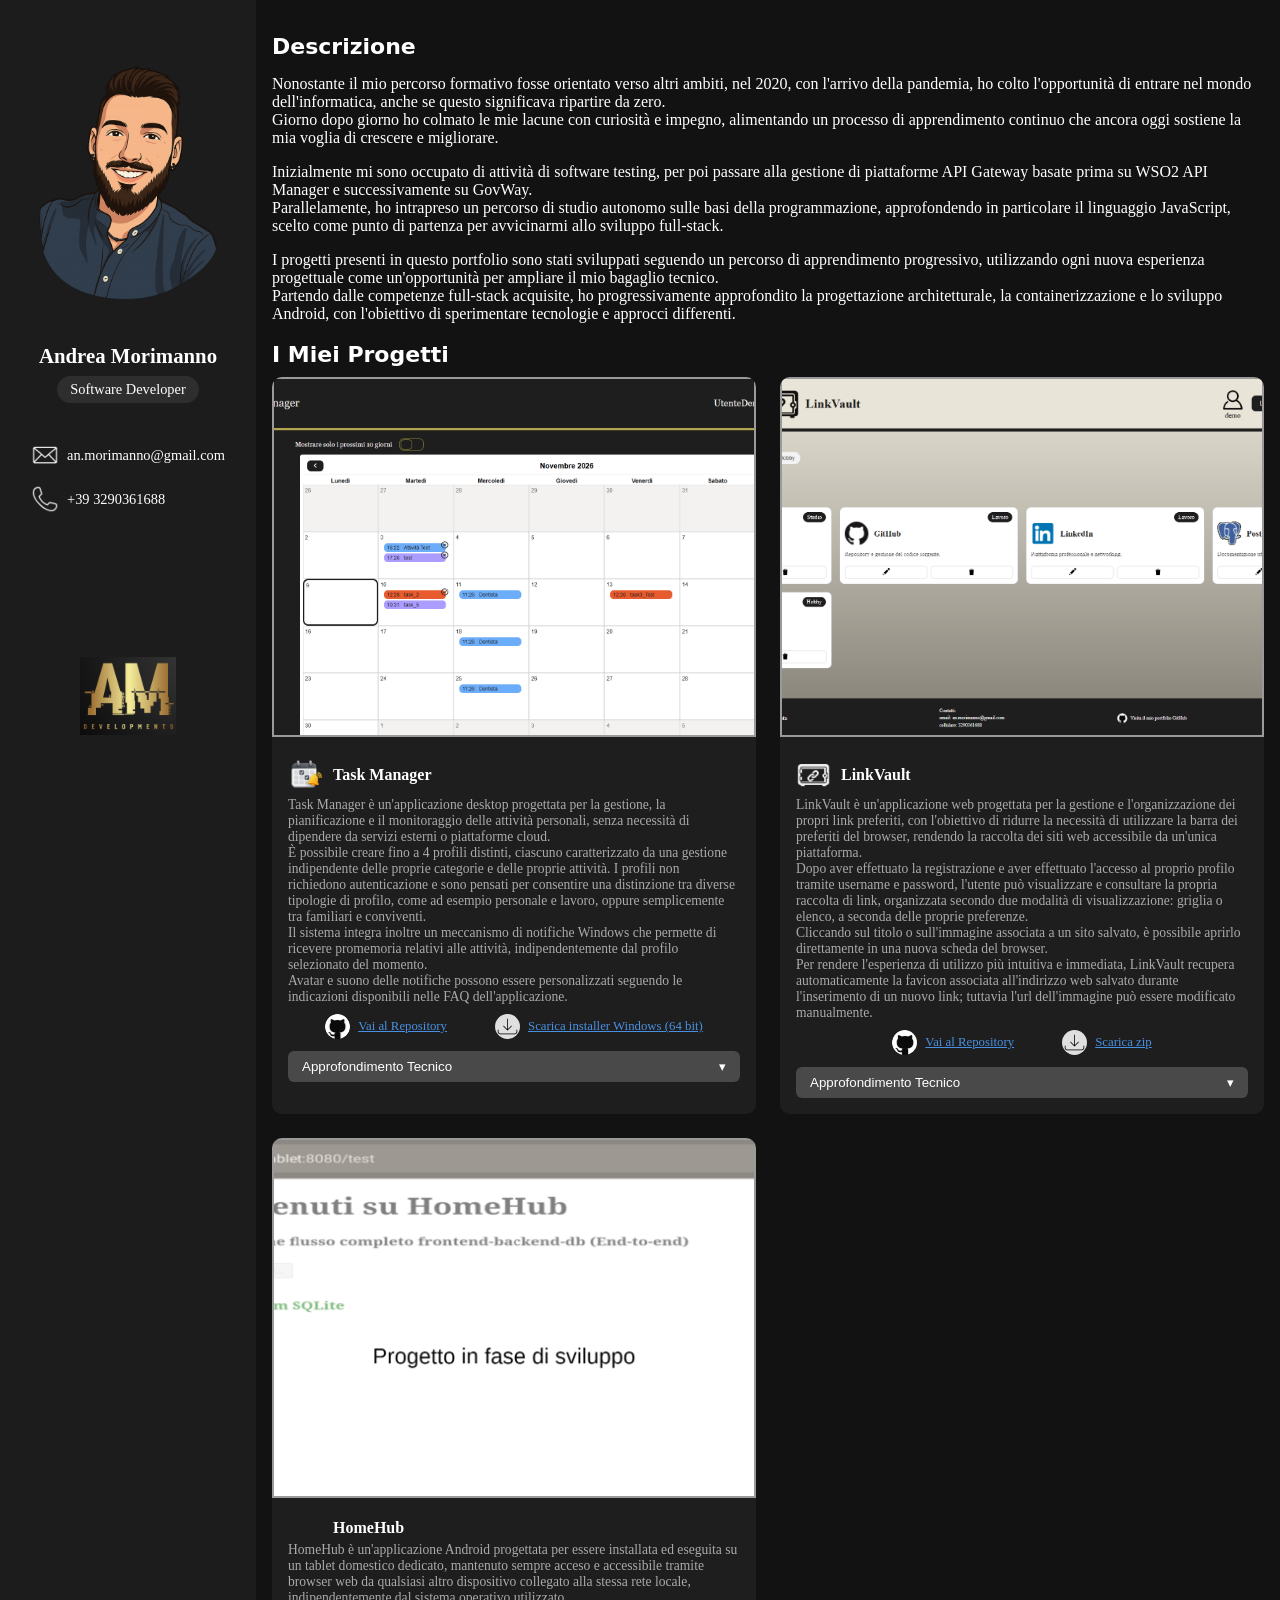
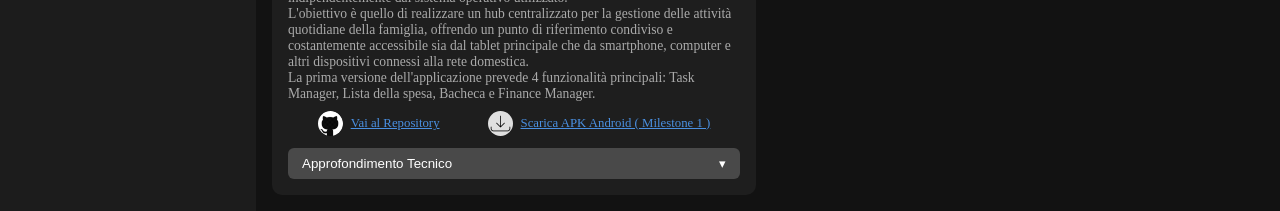
==== index.html @ 5d3c26da "chore: aggiornate descrizioni, schermate e README" ====
<!DOCTYPE html>
<html lang="en">
<head>
  <meta charset="UTF-8">
  <meta name="viewport" content="width=device-width, initial-scale=1.0">
  <title>Portfolio Andrea Morimanno</title>
  <link rel="icon" type="image/png" href="./assets/AMlogo.png">
  <link rel="stylesheet" href="./style.css">

</head>
<body>
    
  <!-- Sidebar -->
  <aside class="sidebar">
    <div class="avatar"><img src="./assets/avatar.png" alt="Avatar"></div>
    
    <div class="profile">
      <div class="name">Andrea Morimanno</div>
      <div class="role">Software Developer</div>

      <div class="contact">
        <div class="contact-item"><img src="./assets/emailIcon.png" class="icon">an.morimanno@gmail.com</div>
        <div class="contact-item"><img src="./assets/telephoneIcon.png" class="icon">+39 3290361688</div>
      </div>

      <div class="logo-item"><img src="./assets/AMlogo.png" alt="logo" class="logo"></div>

    </div>
    
  </aside>

  <!-- Main Content -->
  <main class="main">
    <h2 class="title">Descrizione</h2>
    <div class="description">
      <p>
        Nonostante il mio percorso formativo fosse orientato verso altri ambiti, nel 2020, con l'arrivo della pandemia, ho colto 
        l'opportunità di entrare nel mondo dell'informatica, anche se questo significava ripartire da zero.
        <br>
        Giorno dopo giorno ho colmato le mie lacune con curiosità e impegno, alimentando un processo di apprendimento continuo che 
        ancora oggi sostiene la mia voglia di crescere e migliorare.
      </p>
      <p>
        Inizialmente mi sono occupato di attività di software testing, per poi passare alla gestione di piattaforme API Gateway 
        basate prima su WSO2 API Manager e successivamente su GovWay.
        <br>
        Parallelamente, ho intrapreso un percorso di studio autonomo sulle basi della programmazione, approfondendo in particolare 
        il linguaggio JavaScript, scelto come punto di partenza per avvicinarmi allo sviluppo full-stack.
      <p>
        I progetti presenti in questo portfolio sono stati sviluppati seguendo un percorso di apprendimento progressivo, utilizzando 
        ogni nuova esperienza progettuale come un'opportunità per ampliare il mio bagaglio tecnico. 
        <br>
        Partendo dalle competenze full-stack acquisite, ho progressivamente approfondito la progettazione architetturale, la 
        containerizzazione e lo sviluppo Android, con l'obiettivo di sperimentare tecnologie e approcci differenti.
      </p>
    </div>
    <h2 class="title">I Miei Progetti</h2>
    
    <!-- Griglia Progetti -->
    <div class="grid">

       <!-- Progetto 1 -->
      <div class="card">
        <img src="./progetti/TaskManager/taskManager.png" alt="App 1" class="imgProject">
        <div class="card-content">
          <p class="card-title"><img src="./progetti/TaskManager/logo.png" alt="" class="logoTaskMan">Task Manager</p>
          <p class="card-subtitle">
            Task Manager è un'applicazione desktop progettata per la gestione, la pianificazione e il monitoraggio delle attività 
            personali, senza necessità di dipendere da servizi esterni o piattaforme cloud.
            <br>
            È possibile creare fino a 4 profili distinti, ciascuno caratterizzato da una gestione indipendente delle proprie categorie e 
            delle proprie attività. I profili non richiedono autenticazione e sono pensati per consentire una distinzione tra diverse tipologie di 
            profilo, come ad esempio personale e lavoro, oppure semplicemente tra familiari e conviventi.
            <br>
            Il sistema integra inoltre un meccanismo di notifiche Windows che permette di ricevere promemoria relativi alle attività, 
            indipendentemente dal profilo selezionato del momento. 
            <br>
            Avatar e suono delle notifiche possono essere personalizzati seguendo le indicazioni disponibili nelle FAQ dell'applicazione.
          </p>
          <div class="item">
            <div class="itemLink">
              <img src="./assets/gitHubIcon.png" class="gitIcon"><a href="https://github.com/morix92/Tasks-Manager">Vai al Repository</a>
            </div>
            <div class="itemLink">
              <img src="./assets/download.png" class="gitIcon"><a href="progetti/TaskManager/TaskManager_2.0.0_x64-setup.exe" download>Scarica installer Windows (64 bit)</a>
            </div>
          </div>

          <!-- Bottone Approfondimento -->
          <button class="toggle-btn" onclick="toggleDetails(this)">
            <span>Approfondimento Tecnico</span>
            <span class="arrow">&#9662;</span>
          </button>

          <div class="card-details">
            <p class="card-title">Focus del progetto</p>
            <p class="card-subtitle">
              Applicazione desktop: cura nell'interfaccia utente, distribuzione locale e portabilità dei dati
            </p>
            <p class="card-title">Descrizione e scelte progettuali</p>
            <p class="card-subtitle">
              Il progetto è stato sviluppato con l'obiettivo di realizzare un'applicazione desktop installabile ed eseguibile localmente, 
              approfondendo lo sviluppo full-stack nell'ecosistema JavaScript/TypeScript e l'integrazione tra tecnologie web e 
              funzionalità native del sistema operativo.
            <br>
              L'applicazione combina un'interfaccia utente moderna e accattivante realizzata con Angular, un backend basato su Node.js 
              ed Express, organizzato attraverso una struttura modulare e dedicato alla gestione della logica applicativa e delle API, 
              e un database relazionale embedded per la persistenza dei dati. 
            <br>
              La scelta di SQLite è motivata dalla sua leggerezza e portabilità: non richiedendo un server database separato, consente 
              di gestire i dati direttamente in locale, semplificando la distribuzione e l'esecuzione dell'applicazione.
            <br>
              Grazie a Tauri, l'applicazione viene distribuita come software desktop e integra alcune funzionalità native previste, 
              come le notifiche di Windows.
            </p>

            <p class="card-title">Tecnologie utilizzate</p>
            <ul class="card-subtitle">
              <li>HTML: struttura dei contenuti dell'interfaccia utente;</li>
              <li>CSS: styling e design responsive;</li>
              <li>JavaScript / TypeScript: sviluppo frontend e backend;</li>
              <li>Angular 21: framework per la realizzazione di Single Page Application (SPA);</li>
              <li>Node.js + Express: implementazione delle API REST e gestione della logica applicativa lato server;</li>
              <li>SQLite: database relazionale embedded per la persistenza locale dei dati;</li>
              <li>Tauri: distribuzione dell'applicazione e gestione notifiche.</li>   
            </ul>
          </div>
        </div>
      </div>

      <!-- Progetto 2 -->
      <div class="card">
        <img src="./progetti/LinkVault/LinkVault.png" alt="App 2" class="imgProject">
        <div class="card-content">
          <p class="card-title"><img src="./progetti/LinkVault/logo.png" alt="" class="logoLinkVault">LinkVault</p>
          <p class="card-subtitle">
            LinkVault è un'applicazione web progettata per la gestione e l'organizzazione dei propri link preferiti, con l'obiettivo 
            di ridurre la necessità di utilizzare la barra dei preferiti del browser, rendendo la raccolta dei siti web accessibile
            da un'unica piattaforma.
            <br>
            Dopo aver effettuato la registrazione e aver effettuato l'accesso al proprio profilo tramite username e password, l'utente 
            può visualizzare e consultare la propria raccolta di link, organizzata secondo due modalità di visualizzazione: griglia o 
            elenco, a seconda delle proprie preferenze. 
            <br>
            Cliccando sul titolo o sull'immagine associata a un sito salvato, è 
            possibile aprirlo direttamente in una nuova scheda del browser.
            <br>
            Per rendere l'esperienza di utilizzo più intuitiva e immediata, LinkVault recupera automaticamente la favicon associata 
            all'indirizzo web salvato durante l'inserimento di un nuovo link; tuttavia l'url dell'immagine può essere modificato manualmente.
          </p>
          <div class="item">
            <div class="itemLink">
              <img src="./assets/gitHubIcon.png" class="gitIcon"><a href="https://github.com/morix92/LinkVault">Vai al Repository</a>
            </div>
            <div class="itemLink">
              <img src="./assets/download.png" class="gitIcon"><a href="progetti/" download>Scarica zip</a>
            </div>
          </div>

          <!-- Bottone Approfondimento -->
          <button class="toggle-btn" onclick="toggleDetails(this)">
            <span>Approfondimento Tecnico</span>
            <span class="arrow">&#9662;</span>
          </button>

          <div class="card-details">
            <p class="card-title">Focus del progetto</p>
            <p class="card-subtitle">
            Applicazione web: progettazione dell'architettura software e containerizzazione dell'ambiente applicativo
            </p>

            <p class="card-title">Descrizione e scelte progettuali</p>
            <p class="card-subtitle">
            Il progetto è stato sviluppato con particolare attenzione alla progettazione architetturale e alla configurazione degli 
            ambienti applicativi, con l'obiettivo di rendere l'intero ambiente di esecuzione facilmente riproducibile.
            <br>
            L'applicazione combina un'interfaccia utente minimale realizzata con Angular, un backend basato 
            su Node.js ed Express, organizzato attraverso una struttura modulare e dedicato alla gestione della logica applicativa 
            e delle API, e un database relazionale PostgreSQL per la persistenza dei dati.
            <br>
            Frontend, backend e database vengono eseguiti come servizi distinti e orchestrati tramite Docker Compose. L'intero ambiente 
            applicativo può essere avviato tramite un launcher dedicato, che esegue automaticamente la build e l'avvio dello stack 
            containerizzato, consentendo l'esecuzione del progetto senza installazioni manuali di Node.js, Angular CLI o PostgreSQL 
            sul sistema ospite.
            <br>
            Questo approccio rende l'ambiente facilmente replicabile e coerente tra macchine differenti.
            </p>

            <p class="card-title">Tecnologie utilizzate</p>
            <ul class="card-subtitle">
              <li>HTML: struttura dei contenuti dell'interfaccia utente;</li>
              <li>CSS: styling e design responsive;</li>
              <li>JavaScript / TypeScript: sviluppo frontend e backend;</li>
              <li>Angular 21: framework per la realizzazione di Single Page Application (SPA);</li>
              <li>Node.js + Express: implementazione delle API REST e gestione della logica applicativa lato server;</li>
              <li>bcrypt: protezione delle credenziali utente;</li>
              <li>PostgreSQL: database relazionale per la persistenza dei dati;</li>
              <li>Docker: containerizzazione dei componenti applicativi;</li>
              <li>Docker Compose: orchestrazione e configurazione dell'ambiente multi-container;</li>
              <li>Nginx: distribuzione degli artefatti compilati del frontend Angular.</li>         
            </ul>
          </div>

        </div>
      </div>

      <!-- Progetto 3 -->
      <div class="card">
        <img src="./progetti/HomeHub/HomeHub.png" alt="App 3" class="imgProject">
        <div class="card-content">
          <p class="card-title"><img src="" alt="" class="logoTaskMan">HomeHub</p>
          <p class="card-subtitle">
            HomeHub è un'applicazione Android progettata per essere installata ed eseguita su un tablet domestico dedicato, mantenuto 
            sempre acceso e accessibile tramite browser web da qualsiasi altro dispositivo collegato alla stessa rete locale, 
            indipendentemente dal sistema operativo utilizzato.
            <br>
            L'obiettivo è quello di realizzare un hub centralizzato per la gestione delle attività quotidiane della famiglia, offrendo 
            un punto di riferimento condiviso e costantemente accessibile sia dal tablet principale che da smartphone, computer e altri 
            dispositivi connessi alla rete domestica.
            <br>
            La prima versione dell'applicazione prevede 4 funzionalità principali: Task Manager, Lista della spesa, Bacheca e Finance 
            Manager.
          </p>
          <div class="item">
            <div class="itemLink">
              <img src="./assets/gitHubIcon.png" class="gitIcon"><a href="https://github.com/morix92/HomeHub">Vai al Repository</a>
            </div>
            <div class="itemLink">
              <img src="./assets/download.png" class="gitIcon"><a href="progetti/HomeHub/HomeHub_Milestone1.apk" download>Scarica APK Android ( Milestone 1 )</a>
            </div>
          </div>

          <!-- Bottone Approfondimento -->
          <button class="toggle-btn" onclick="toggleDetails(this)">
            <span>Approfondimento Tecnico</span>
            <span class="arrow">&#9662;</span>
          </button>

          <div class="card-details">
            <p class="card-title">Focus del progetto</p>
            <p class="card-subtitle">
              Applicazione Android: Sviluppo Android e architettura client-server in rete locale
            </p>

            <p class="card-title">Descrizione e scelte progettuali</p>
            <p class="card-subtitle">
            Il progetto è stato sviluppato con l'obiettivo di approfondire competenze nello sviluppo Android e nella progettazione 
            di architetture client-server, integrando tecnologie web e componenti nativi. 
            <br>
            L'applicazione è progettata per eseguire frontend, backend e database direttamente su un dispositivo Android, che svolge 
            contemporaneamente il ruolo di client e server. Grazie a un server HTTP embedded, il dispositivo può esporre l'interfaccia 
            web e le API attraverso la rete locale, consentendo ad altri dispositivi connessi alla stessa rete di accedere 
            all'applicazione tramite browser, senza richiedere server dedicati o infrastrutture cloud.
            <br>
            Il frontend è realizzato con Angular, mentre il backend è sviluppato in Kotlin e utilizza NanoHTTPD per gestire le richieste 
            HTTP e le API REST. Per la persistenza dei dati è stato scelto SQLite, un database relazionale embedded che consente di 
            archiviare le informazioni direttamente sul dispositivo. 
            <br>
            Questa architettura permette di concentrare l'intero stack 
            applicativo su un unico dispositivo, integrando sviluppo Android, tecnologie web, gestione delle API e accesso ai servizi 
            tramite rete locale.
            <br>
            L'applicazione viene distribuita sotto forma di pacchetto APK, da installare su un dispositivo Android; l'accesso da altri 
            dispositivi, invece, avviene tramite browser, attraverso la rete locale, utilizzando l'indirizzo IP del dispositivo host o un 
            hostname configurato nella rete domestica
            </p>

            <p class="card-title">Tecnologie utilizzate</p>
            <ul class="card-subtitle">
              <li>HTML: struttura dei contenuti dell'interfaccia utente;</li>
              <li>CSS: styling e design responsive;</li>
              <li>JavaScript / TypeScript: sviluppo frontend e backend;</li>
              <li>Angular 21: framework per la realizzazione di Single Page Application (SPA);</li>
              <li>Kotlin: linguaggio di sviluppo per applicazioni Android native;</li>
              <li>NanoHTTPD: server HTTP embedded per la distribuzione degli asset frontend e la gestione delle API REST direttamente sul dispositivo Android.</li>
              <li>SQLite: database relazionale embedded per la persistenza locale dei dati.</li>
            </ul>
          </div>

        </div>
      </div>


    </div>
  </main>


<script>
  function toggleDetails(button) {
    const details = button.nextElementSibling;
    const arrow = button.querySelector(".arrow");
    const card = button.closest(".card");
    const isOpening = !details.classList.contains("open");

    details.classList.toggle("open");
    arrow.classList.toggle("rotate");

    if (isOpening) {
      setTimeout(() => {
        const cardBottom = card.getBoundingClientRect().bottom;
        const viewportHeight = window.innerHeight;

        if (cardBottom > viewportHeight) {
          card.scrollIntoView({
            behavior: "smooth",
            block: "end"
          });
        }
      }, 300); // tempo sincronizzato con animazione CSS
    }
  }
</script>

</body>
</html>
---- style.css ----
body {
  margin: 0;
  background-color: #121212;
  color: #fff;
  display: flex;
  min-height: 100vh;
}

.sidebar {
  width: 15%;
  background-color: #1c1c1c;
  padding: 2rem;
  display: flex;
  flex-direction: column;
}

.profile {
  display: flex;
  flex-direction: column;
  align-items: center;
}

.avatar {
  height: auto;
  border-radius: 30%;
  background-color: transparent;
  text-align: center;
  margin-top: 10%;
  margin-bottom: 10%;
}

.avatar img {
  width: 180px;
  object-fit:cover;
  border-radius: 30%;
}

.logo{
  width: 100%;
  height: 100%;
  object-fit:cover;
}

.icon {
  width: 28px;
  height: 28px;
  filter: invert(1); /* Inverte il colore delle linee di un'immagine png --> da nero a bianco */
  object-fit:cover;
}

.gitIcon {
  width: 25px;
  height: 25px;
  filter: invert(1); /* Inverte il colore delle linee di un'immagine png --> da nero a bianco */
  object-fit:cover;
  margin-right: 8px;
  border-radius: 50%;
}

.name {
  font-size: 1.3rem;
  font-weight: bold;
  margin-bottom: 0.5rem;
  text-align: center;
}

.role {
  background-color: #2e2e2e;
  padding: 0.3rem 0.8rem;
  border-radius: 20px;
  font-size: 0.9rem;
  margin-bottom: 20%;
}

.contact {
  display: flex;
  flex-direction: column;
}

.contact-item {
  margin-bottom: 1rem;
  display: flex;
  align-items: center;
  gap: 0.5rem;
  font-size: 0.9rem;
}

.logo-item {
  width: 50%;
  margin-top: 8rem;
}

.item {
  margin-top: 2%;
  display: flex;
  align-items: center;
  justify-content: center;
  gap: 3rem;
  font-size: 0.8rem;
}

.main {
  flex: 1;
  padding: 1rem;
}

.description {
  font-size: 16px;
  margin-top: 0px;
}

.description p {
    margin-bottom: 1rem;
}

.title {
  font-family: system-ui, -apple-system, BlinkMacSystemFont, 'Segoe UI', Roboto, Oxygen, Ubuntu, Cantarell, 'Open Sans', 'Helvetica Neue', sans-serif;
  font-size: 22px;
  margin-bottom: 10px;
}

.grid {
  display: grid;
  grid-template-columns: 1fr 1fr; /* sempre 2 colonne */
  gap: 1.5rem;
}

.card {
  background-color: #1e1e1e;
  border-radius: 10px;
  overflow: hidden;
  display: flex;
  flex-direction: column;
}

.imgProject{
  width: 100%;
  height: 360px;
  object-fit: cover;
  object-position: center top;
  border: 2px solid rgb(154, 154, 154);
  box-sizing: border-box;
}

.logoTaskMan {
  width: 35px;
  height: auto;
  object-fit: contain;
}

.logoLinkVault {
  width: 35px;
  height: auto;
  object-fit: contain;
  filter: invert(1);
}

.itemLink {
  display: flex;
  align-items: center;
}

.card-content {
  padding: 1rem;
}

.card-title {
  display: flex;
  align-items: center;
  gap: 10px;
  font-weight: bold;
  margin-top: 0.3rem;
  margin-bottom: 0.3rem;
}

.card-subtitle {
  font-size: 0.85rem;
  margin: 0rem;
  color: #aaa;
}

li {
  font-size: 0.85rem;
  margin: 0rem;
  color: #aaa;
}

a {
  color: #4A90E2;
}

a:hover {
  text-decoration: underline;
}

.card-details {
  max-height: 0;
  overflow: hidden;
  transition: max-height 0.4s ease, padding 0.3s ease;
  background-color: #1e1e1e;
  border-radius: 6px;
  margin-top: 0;
  padding: 0 10px;
}

.card-details.open {
  max-height: 1200px;
}

.toggle-btn {
  margin-top: 12px;
  padding: 8px 14px;
  border: none;
  border-radius: 6px;
  cursor: pointer;
  background-color: #494949;
  color: white;
  display: flex;
  align-items: center;
  justify-content: space-between;
  width: 100%;
  font-weight: 500;
  transition: background-color 0.3s ease;
}

.toggle-btn:hover {
  background-color: #7f7f7f;
}

.arrow {
  transition: transform 0.3s ease;
}

.arrow.rotate {
  transform: rotate(180deg);
}

.disabled {
    pointer-events: none;
    opacity: 0.5;
    cursor: not-allowed;
}

@media (max-width: 1024px) {

  body {
    flex-direction: column;
  }

  .sidebar {
    width: auto;
    height: 200px;
    padding: 1rem;
    display: flex;
    flex-direction: row;
    align-items: center;
    gap: 1.5rem;
  }

  .profile {
    display: flex;
    align-items: center;
    gap: 0.3rem 1.5rem;
  }

  .avatar {
    margin-left: 50px;
    margin-right: 200px;
  }

  .avatar img {
    width: 150px;
  }

  .name {
    font-size: 1.3rem;
    margin: 0;
  }

  .role {
    font-size: 1rem;
    padding: 6px 10px;
    margin-bottom: 25px;
  }

  .contact-item {
    margin-bottom: 0;
    font-size: 0.9rem;
  }

  .icon {
    width: 25px;
    height: 25px;
  }

  .logo-item {
    display: none;
  }

  .description {
    font-size: 14px;
  }

  .description p {
      margin-bottom: 0.9rem;
  }

  .grid {
    grid-template-columns: 1fr;
  }
}

@media (max-width: 768px) {
   
  .contact-item {
    font-size: 0.7rem;
  }

  .icon {
    width: 20px;
    height: 20px;
  }

  .avatar {  
    margin-left: 50px;
    margin-right: 90px;
  }

  .name {
    font-size: 1.1rem;
  }

  .role {
    font-size: 0.9rem;
    margin-bottom: 18px;
  }

  .avatar img {
    width: 125px;
  }

  .sidebar {
    height: 150px;
  }

  .description {
    font-size: 12px;
  }

  .description p {
      margin-bottom: 0.75rem;
  }

}

@media (max-width: 576px) {

  .contact-item {
    font-size: 0.7rem;
  }

  .icon {
    width: 20px;
    height: 20px;
  }

  .avatar {  
    margin-left: 15px;
    margin-right: 25px;
  }
  
  .avatar img {
    width: 100px;
  }

  .name {
    font-size: 0.9rem;
  }

  .role {
    font-size: 0.7rem;
    margin-bottom: 12px;
  }

  .sidebar {
    height: 120px;
  }

  .description {
    font-size: 12px;
  }

  .description p {
      margin-bottom: 0.65rem;
  }


}
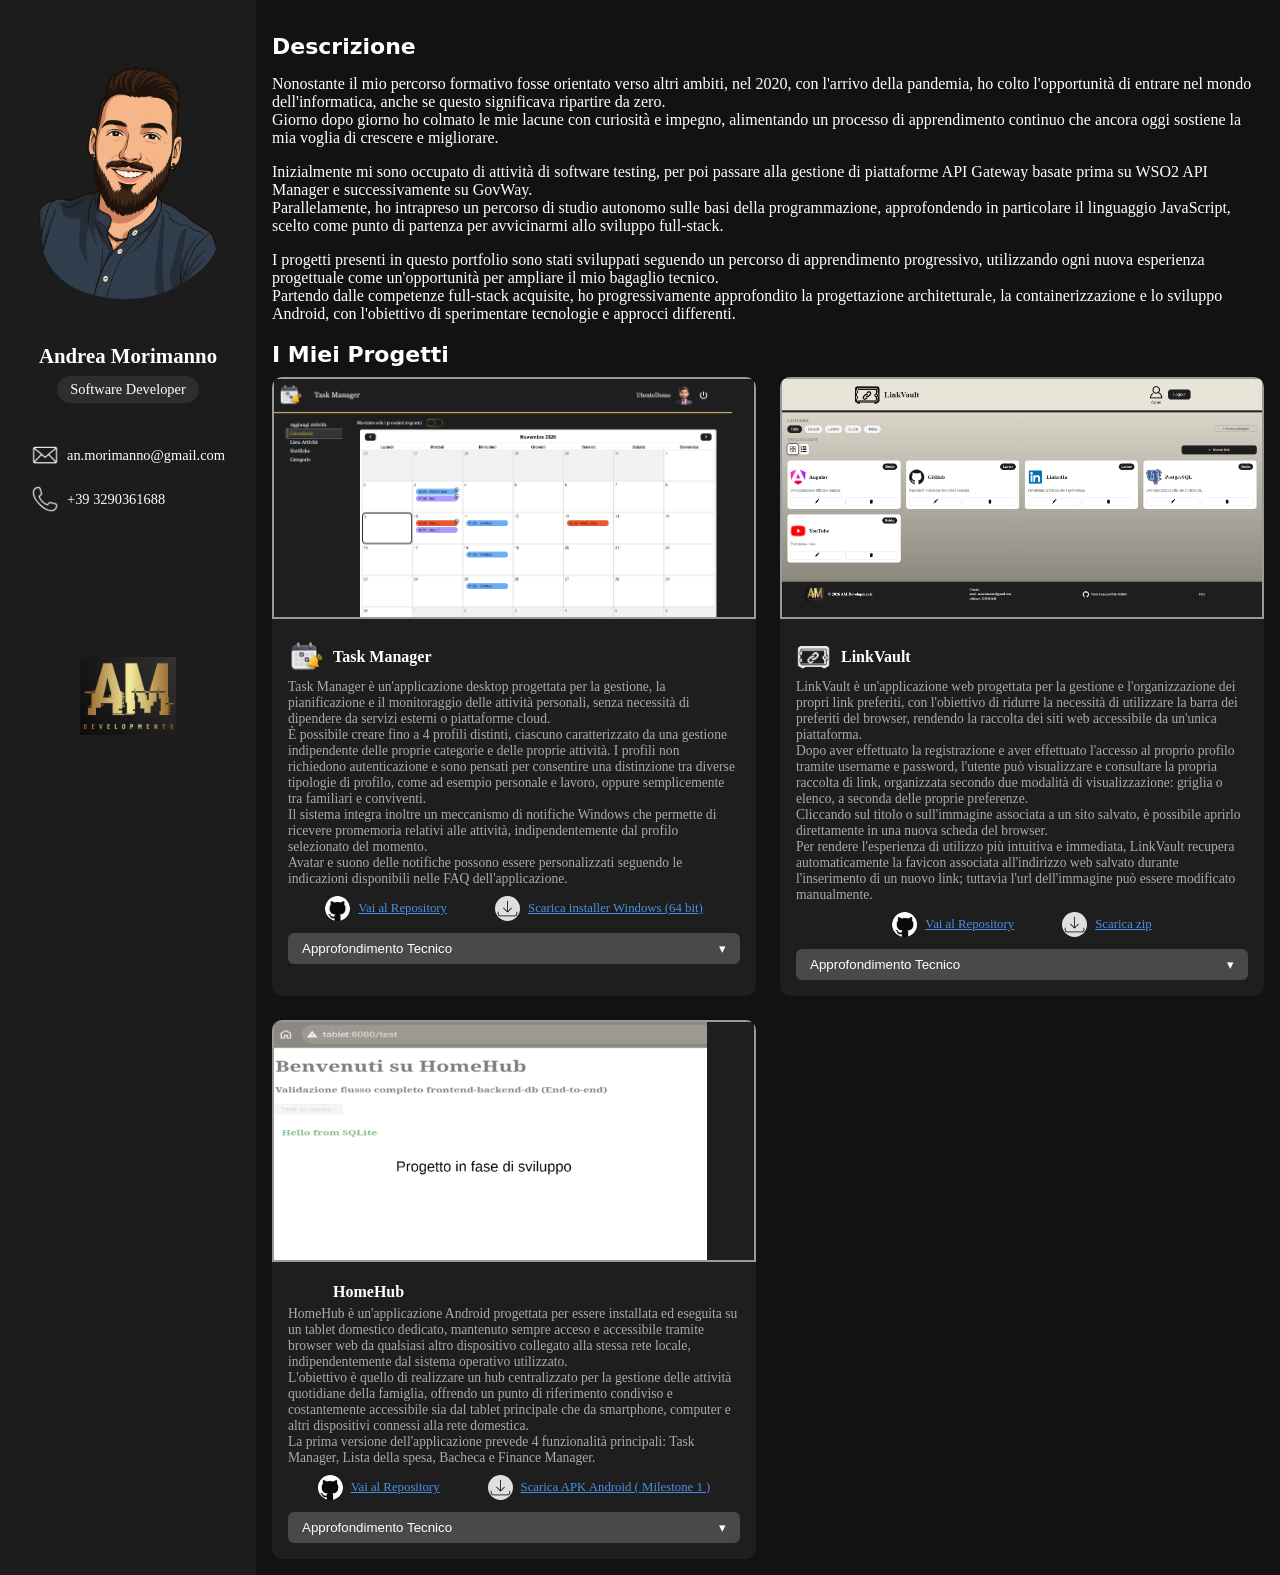
==== commit 525569d0: "chore: aggiornato puntamento al file zip" ====
--- a/index.html
+++ b/index.html
@@ -46,6 +46,7 @@
         <br>
         Parallelamente, ho intrapreso un percorso di studio autonomo sulle basi della programmazione, approfondendo in particolare 
         il linguaggio JavaScript, scelto come punto di partenza per avvicinarmi allo sviluppo full-stack.
+      </p>
       <p>
         I progetti presenti in questo portfolio sono stati sviluppati seguendo un percorso di apprendimento progressivo, utilizzando 
         ogni nuova esperienza progettuale come un'opportunità per ampliare il mio bagaglio tecnico. 
@@ -153,7 +154,7 @@
               <img src="./assets/gitHubIcon.png" class="gitIcon"><a href="https://github.com/morix92/LinkVault">Vai al Repository</a>
             </div>
             <div class="itemLink">
-              <img src="./assets/download.png" class="gitIcon"><a href="progetti/" download>Scarica zip</a>
+              <img src="./assets/download.png" class="gitIcon"><a href="progetti/LinkVault/LinkVault_v1.0.0.zip">Scarica zip</a>
             </div>
           </div>
 
--- a/style.css
+++ b/style.css
@@ -133,11 +133,12 @@
   flex-direction: column;
 }
 
-.imgProject{
+.imgProject {
   width: 100%;
-  height: 360px;
-  object-fit: cover;
-  object-position: center top;
+  aspect-ratio: 2 / 1;
+  height: auto;
+  object-fit: contain;
+  object-position: left top;
   border: 2px solid rgb(154, 154, 154);
   box-sizing: border-box;
 }
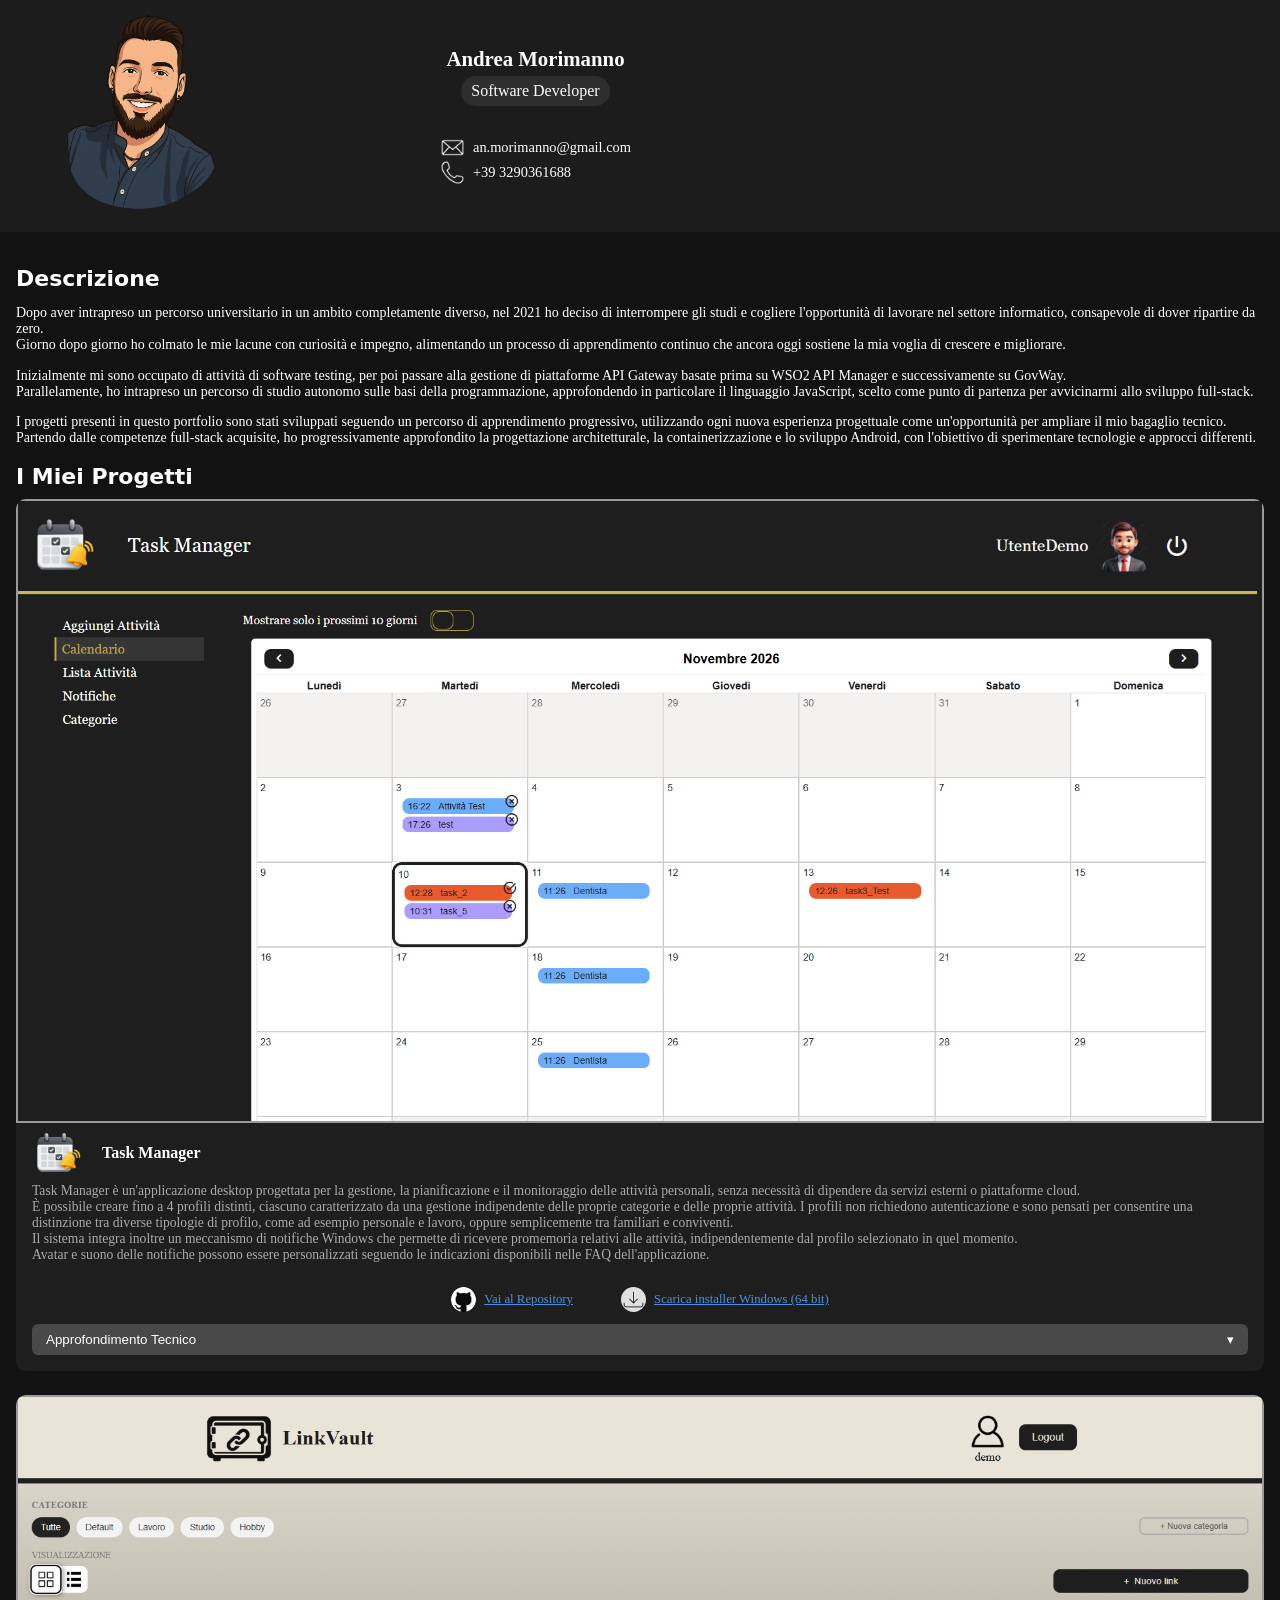
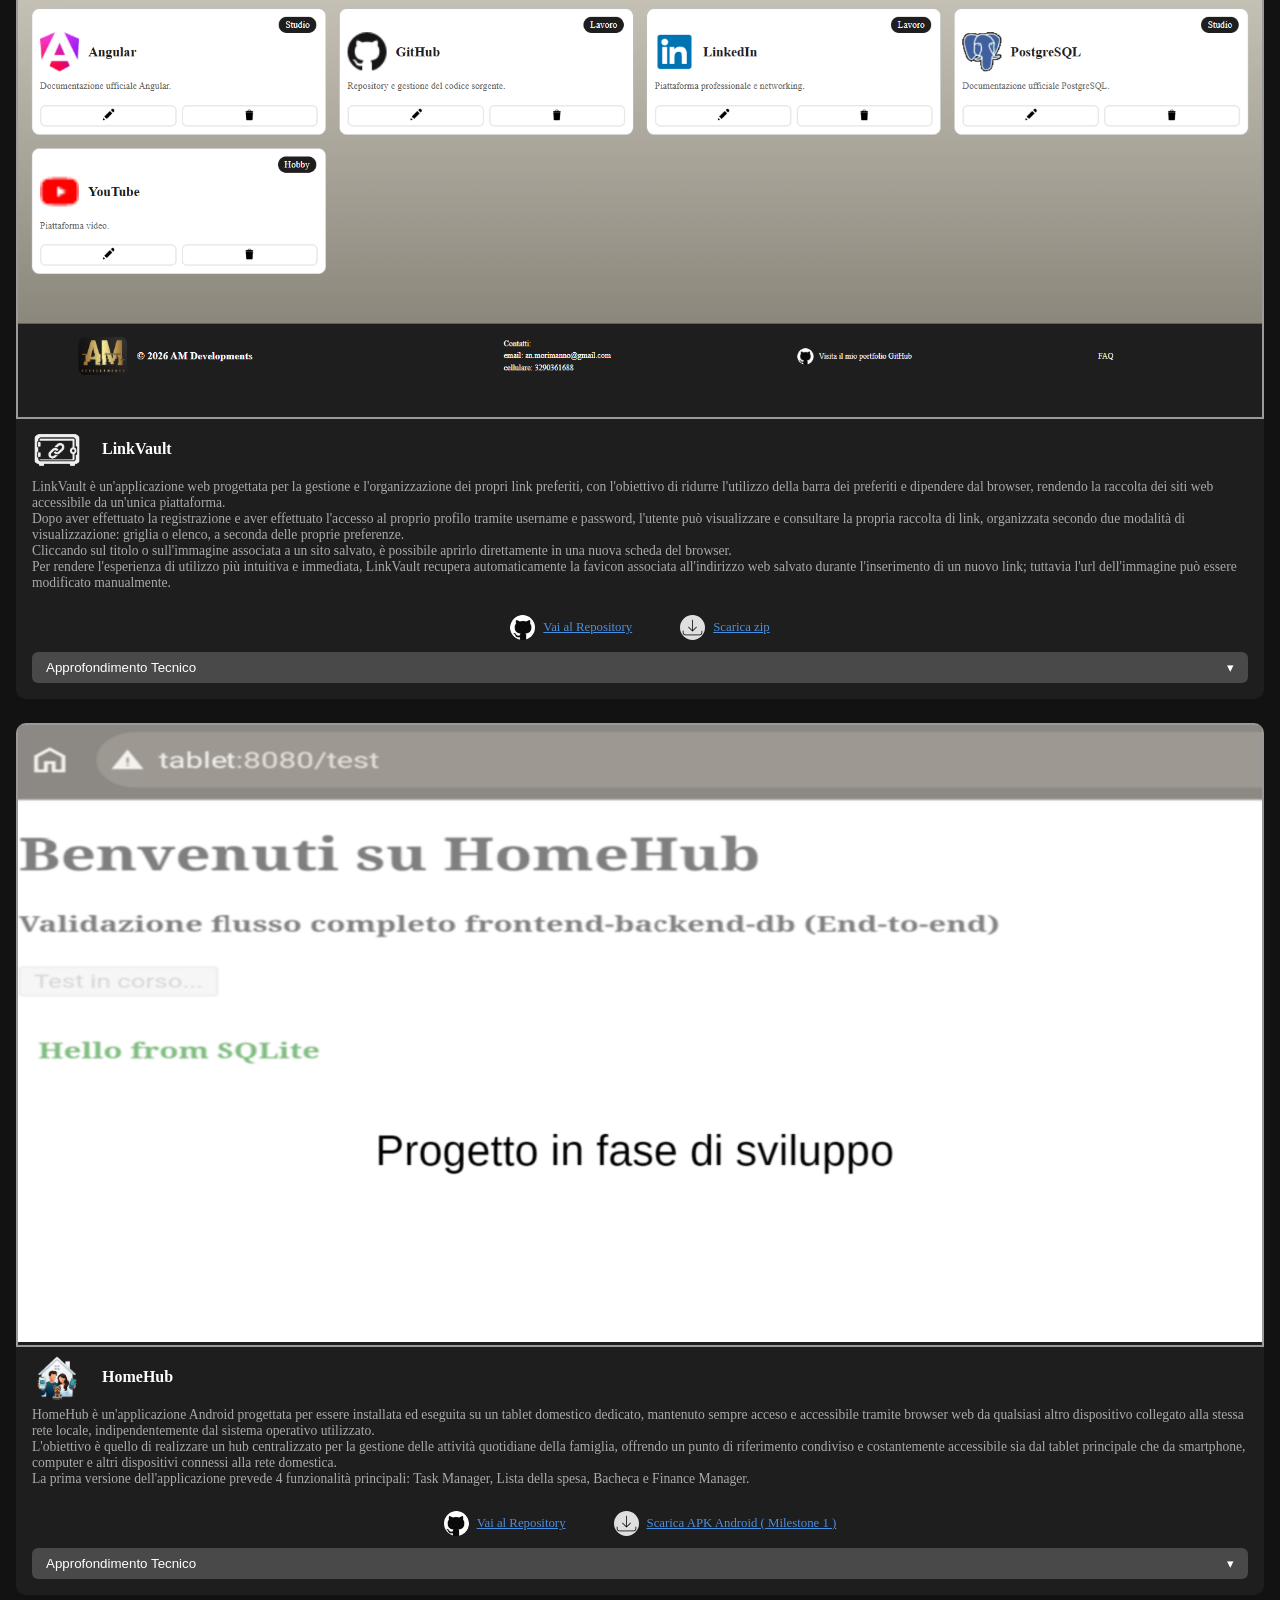
==== commit 08943f8e: "chore: aggiornamento immagini e descrizioni" ====
--- a/index.html
+++ b/index.html
@@ -34,11 +34,11 @@
     <h2 class="title">Descrizione</h2>
     <div class="description">
       <p>
-        Nonostante il mio percorso formativo fosse orientato verso altri ambiti, nel 2020, con l'arrivo della pandemia, ho colto 
-        l'opportunità di entrare nel mondo dell'informatica, anche se questo significava ripartire da zero.
+        Dopo aver intrapreso un percorso universitario in un ambito completamente diverso, nel 2021 ho deciso di interrompere gli studi e cogliere 
+        l'opportunità di lavorare nel settore informatico, consapevole di dover ripartire da zero.
         <br>
-        Giorno dopo giorno ho colmato le mie lacune con curiosità e impegno, alimentando un processo di apprendimento continuo che 
-        ancora oggi sostiene la mia voglia di crescere e migliorare.
+        Giorno dopo giorno ho colmato le mie lacune con curiosità e impegno, alimentando un processo di apprendimento continuo che ancora oggi sostiene 
+        la mia voglia di crescere e migliorare.
       </p>
       <p>
         Inizialmente mi sono occupato di attività di software testing, per poi passare alla gestione di piattaforme API Gateway 
@@ -74,7 +74,7 @@
             profilo, come ad esempio personale e lavoro, oppure semplicemente tra familiari e conviventi.
             <br>
             Il sistema integra inoltre un meccanismo di notifiche Windows che permette di ricevere promemoria relativi alle attività, 
-            indipendentemente dal profilo selezionato del momento. 
+            indipendentemente dal profilo selezionato in quel momento. 
             <br>
             Avatar e suono delle notifiche possono essere personalizzati seguendo le indicazioni disponibili nelle FAQ dell'applicazione.
           </p>
@@ -106,7 +106,7 @@
             <br>
               L'applicazione combina un'interfaccia utente moderna e accattivante realizzata con Angular, un backend basato su Node.js 
               ed Express, organizzato attraverso una struttura modulare e dedicato alla gestione della logica applicativa e delle API, 
-              e un database relazionale embedded per la persistenza dei dati. 
+              e un database relazionale embedded SQLite per la persistenza dei dati. 
             <br>
               La scelta di SQLite è motivata dalla sua leggerezza e portabilità: non richiedendo un server database separato, consente 
               di gestire i dati direttamente in locale, semplificando la distribuzione e l'esecuzione dell'applicazione.
@@ -136,7 +136,7 @@
           <p class="card-title"><img src="./progetti/LinkVault/logo.png" alt="" class="logoLinkVault">LinkVault</p>
           <p class="card-subtitle">
             LinkVault è un'applicazione web progettata per la gestione e l'organizzazione dei propri link preferiti, con l'obiettivo 
-            di ridurre la necessità di utilizzare la barra dei preferiti del browser, rendendo la raccolta dei siti web accessibile
+            di ridurre l'utilizzo della barra dei preferiti e dipendere dal browser, rendendo la raccolta dei siti web accessibile
             da un'unica piattaforma.
             <br>
             Dopo aver effettuato la registrazione e aver effettuato l'accesso al proprio profilo tramite username e password, l'utente 
@@ -181,8 +181,7 @@
             <br>
             Frontend, backend e database vengono eseguiti come servizi distinti e orchestrati tramite Docker Compose. L'intero ambiente 
             applicativo può essere avviato tramite un launcher dedicato, che esegue automaticamente la build e l'avvio dello stack 
-            containerizzato, consentendo l'esecuzione del progetto senza installazioni manuali di Node.js, Angular CLI o PostgreSQL 
-            sul sistema ospite.
+            containerizzato, consentendo l'esecuzione del progetto senza installazioni manuali sul sistema ospite.
             <br>
             Questo approccio rende l'ambiente facilmente replicabile e coerente tra macchine differenti.
             </p>
@@ -209,7 +208,7 @@
       <div class="card">
         <img src="./progetti/HomeHub/HomeHub.png" alt="App 3" class="imgProject">
         <div class="card-content">
-          <p class="card-title"><img src="" alt="" class="logoTaskMan">HomeHub</p>
+          <p class="card-title"><img src="./progetti/HomeHub/logo.png" alt="" class="logoHomeHub">HomeHub</p>
           <p class="card-subtitle">
             HomeHub è un'applicazione Android progettata per essere installata ed eseguita su un tablet domestico dedicato, mantenuto 
             sempre acceso e accessibile tramite browser web da qualsiasi altro dispositivo collegato alla stessa rete locale, 
--- a/style.css
+++ b/style.css
@@ -33,12 +33,6 @@
   width: 180px;
   object-fit:cover;
   border-radius: 30%;
-}
-
-.logo{
-  width: 100%;
-  height: 100%;
-  object-fit:cover;
 }
 
 .icon {
@@ -86,8 +80,18 @@
 }
 
 .logo-item {
-  width: 50%;
-  margin-top: 8rem;
+  position: fixed;
+  bottom: 30px;
+  left: 0;
+  width: calc(15% + 4rem);
+  display: flex;
+  justify-content: center;
+}
+
+.logo {
+  width: 150px;
+  height: auto;
+  object-fit: contain;
 }
 
 .item {
@@ -144,18 +148,27 @@
 }
 
 .logoTaskMan {
-  width: 35px;
-  height: auto;
+  width: 50px;
+  height: auto;
+  margin-right: 10px;
   object-fit: contain;
 }
 
 .logoLinkVault {
-  width: 35px;
-  height: auto;
+  width: 50px;
+  height: auto;
+  margin-right: 10px;
   object-fit: contain;
   filter: invert(1);
 }
 
+.logoHomeHub{
+  width: 50px;
+  height: auto;
+  margin-right: 10px;
+  object-fit: contain;
+}
+
 .itemLink {
   display: flex;
   align-items: center;
@@ -163,6 +176,7 @@
 
 .card-content {
   padding: 1rem;
+  padding-top: 0;
 }
 
 .card-title {
@@ -242,7 +256,7 @@
     cursor: not-allowed;
 }
 
-@media (max-width: 1024px) {
+@media (max-width: 1400px) {
 
   body {
     flex-direction: column;
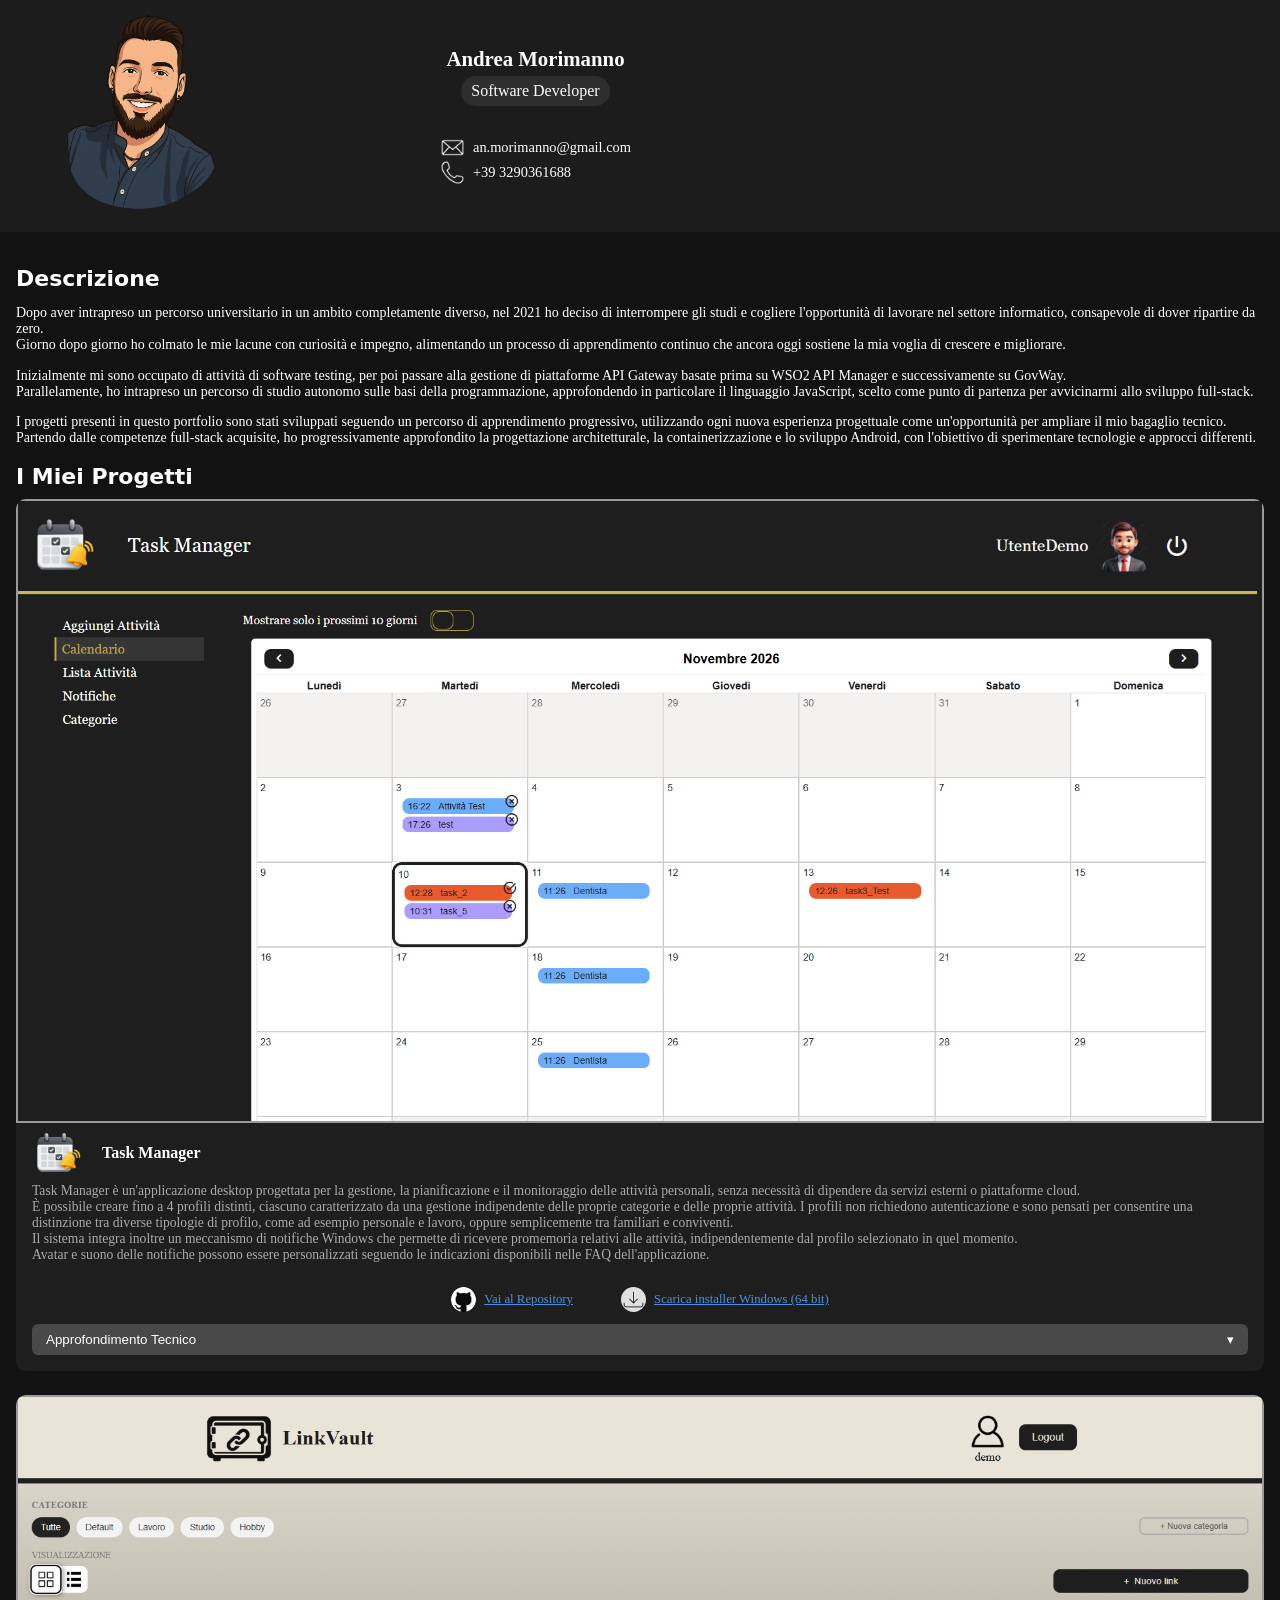
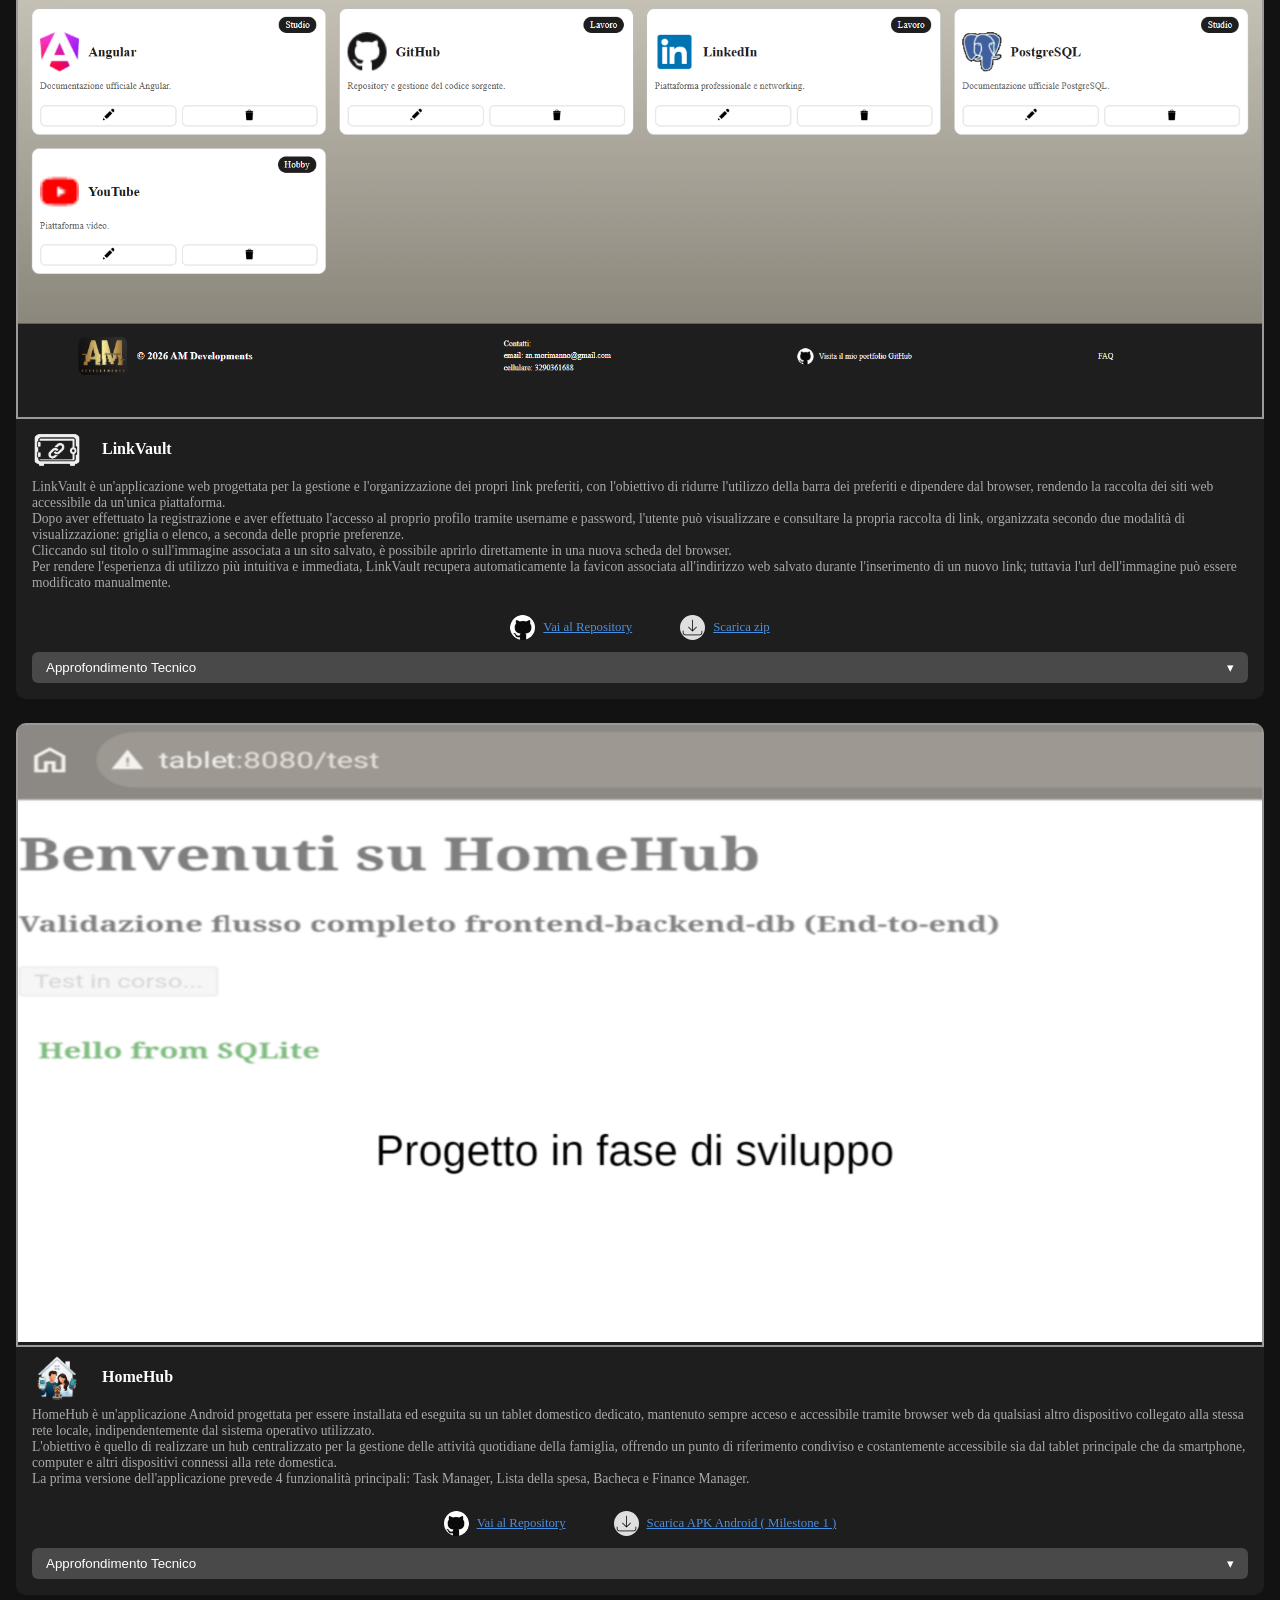
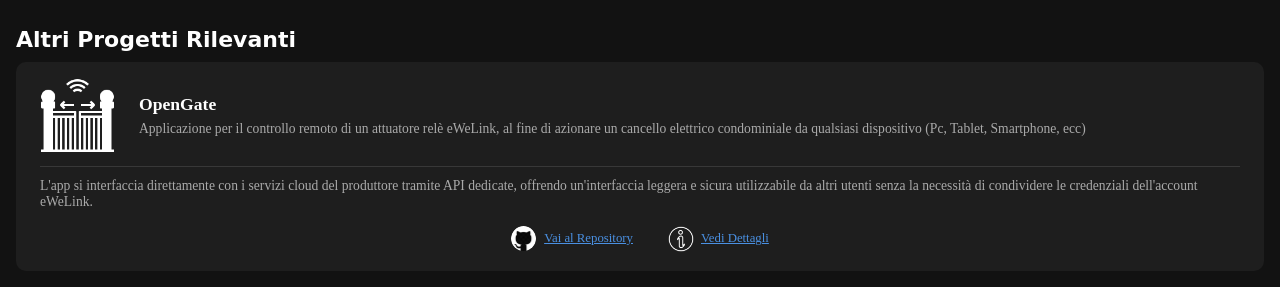
==== commit 498d68fa: "chore: Aggiunta sezione progetti secondari, aggiunto OpenGate" ====
--- a/index.html
+++ b/index.html
@@ -83,7 +83,7 @@
               <img src="./assets/gitHubIcon.png" class="gitIcon"><a href="https://github.com/morix92/Tasks-Manager">Vai al Repository</a>
             </div>
             <div class="itemLink">
-              <img src="./assets/download.png" class="gitIcon"><a href="progetti/TaskManager/TaskManager_2.0.0_x64-setup.exe" download>Scarica installer Windows (64 bit)</a>
+              <img src="./assets/download.png" class="downloadIcon"><a href="progetti/TaskManager/TaskManager_2.0.0_x64-setup.exe" download>Scarica installer Windows (64 bit)</a>
             </div>
           </div>
 
@@ -154,7 +154,7 @@
               <img src="./assets/gitHubIcon.png" class="gitIcon"><a href="https://github.com/morix92/LinkVault">Vai al Repository</a>
             </div>
             <div class="itemLink">
-              <img src="./assets/download.png" class="gitIcon"><a href="progetti/LinkVault/LinkVault_v1.0.0.zip">Scarica zip</a>
+              <img src="./assets/download.png" class="downloadIcon"><a href="progetti/LinkVault/LinkVault_v1.0.0.zip">Scarica zip</a>
             </div>
           </div>
 
@@ -226,7 +226,7 @@
               <img src="./assets/gitHubIcon.png" class="gitIcon"><a href="https://github.com/morix92/HomeHub">Vai al Repository</a>
             </div>
             <div class="itemLink">
-              <img src="./assets/download.png" class="gitIcon"><a href="progetti/HomeHub/HomeHub_Milestone1.apk" download>Scarica APK Android ( Milestone 1 )</a>
+              <img src="./assets/download.png" class="downloadIcon"><a href="progetti/HomeHub/HomeHub_Milestone1.apk" download>Scarica APK Android ( Milestone 1 )</a>
             </div>
           </div>
 
@@ -280,6 +280,48 @@
         </div>
       </div>
 
+    </div>
+
+
+    <!-- Progetti Secondari -->
+    <h2 class="title secondary-title">Altri Progetti Rilevanti</h2>
+    <div class="other-projects-grid">
+
+      <!-- Progetto Secondario 1 -->
+      <div class="cardOtherProject">
+        <div class="other-project-main">
+          <img src="./progetti/OpenGate/iconaCancello.png" alt="Logo progetto" class="logoOpenGate">
+          <div class="other-project-info">
+            <p class="other-project-title">OpenGate</p>
+            <p class="other-project-description">
+              Applicazione per il controllo remoto di un attuatore relè eWeLink, al fine di azionare un cancello elettrico condominiale da qualsiasi
+              dispositivo (Pc, Tablet, Smartphone, ecc)
+            </p>
+          </div>
+        </div>
+        <div class="other-project-details">
+          <p>
+            L'app si interfaccia direttamente con i servizi cloud del produttore tramite API dedicate, offrendo un'interfaccia leggera e sicura utilizzabile da 
+            altri utenti senza la necessità di condividere le credenziali dell'account eWeLink. 
+          </p>
+        </div>
+
+        <div class="other-project-links">
+          <div class="itemLink">
+            <img src="./assets/gitHubIcon.png" class="gitIcon">
+            <a href="https://github.com/morix92/OpenGate">Vai al Repository</a>
+          </div>
+          <div class="itemLink">
+            <img src="./assets/infoIcon.png" class="infoIcon">
+            <a href="./progetti/OpenGate/Readme.html" target="_blank">Vedi Dettagli</a>
+          </div>
+        </div>
+      </div>
+
+
+      <!-- Progetto Secondario 2 -->
+      
+      
 
     </div>
   </main>
--- a/style.css
+++ b/style.css
@@ -48,6 +48,23 @@
   filter: invert(1); /* Inverte il colore delle linee di un'immagine png --> da nero a bianco */
   object-fit:cover;
   margin-right: 8px;
+  border-radius: 50%;
+}
+
+.downloadIcon{
+  width: 25px;
+  height: 25px;
+  filter: invert(1); /* Inverte il colore delle linee di un'immagine png --> da nero a bianco */
+  object-fit:cover;
+  margin-right: 8px;
+  border-radius: 50%;
+}
+
+.infoIcon{
+  width: 32px;
+  height: 32px;
+  filter: invert(1); /* Inverte il colore delle linee di un'immagine png --> da nero a bianco */
+  margin-right: 4px;
   border-radius: 50%;
 }
 
@@ -256,6 +273,85 @@
     cursor: not-allowed;
 }
 
+/* ============================= */
+/*       PROGETTI SECONDARI      */
+/* ============================= */
+
+.secondary-title {
+  margin-top: 2rem;
+}
+
+.other-projects-grid {
+  display: flex;
+  flex-direction: column;
+  gap: 1rem;
+  width: 100%;
+}
+
+.cardOtherProject {
+  background-color: #1e1e1e;
+  border-radius: 10px;
+  padding: 1rem 1.5rem;
+  display: flex;
+  flex-direction: column;
+  gap: 0.8rem;
+  width: 100%;
+  box-sizing: border-box;
+}
+
+.other-project-main {
+  display: flex;
+  align-items: center;
+  gap: 1.5rem;
+}
+
+.logoOpenGate {
+  width: 75px;
+  height: 75px;
+  filter: brightness(100);
+  object-fit: contain;
+  flex-shrink: 0;
+}
+
+.other-project-info {
+  display: flex;
+  flex-direction: column;
+  gap: 0.4rem;
+}
+
+.other-project-title {
+  font-size: 1.1rem;
+  font-weight: bold;
+  margin: 0;
+}
+
+.other-project-description {
+  font-size: 0.85rem;
+  color: #aaa;
+  margin: 0;
+}
+
+.other-project-details {
+  border-top: 1px solid #383838;
+  padding-top: 0.7rem;
+}
+
+.other-project-details p {
+  font-size: 0.85rem;
+  color: #aaa;
+  margin: 0;
+}
+
+.other-project-links {
+  display: flex;
+  align-items: center;
+  justify-content: center;
+  flex-wrap: wrap;
+  gap: 2rem;
+  font-size: 0.8rem;
+}
+
+
 @media (max-width: 1400px) {
 
   body {
@@ -410,4 +506,33 @@
   }
 
 
+
+  .cardOtherProject {
+    padding: 0.8rem;
+  }
+
+  .other-project-main {
+    gap: 0.8rem;
+    align-items: flex-start;
+  }
+
+  .logoOpenGate {
+    width: 55px;
+    height: 55px;
+  }
+
+  .other-project-title {
+    font-size: 1rem;
+  }
+
+  .other-project-description {
+    font-size: 0.75rem;
+  }
+
+  .other-project-links {
+    justify-content: flex-start;
+    gap: 1rem;
+    font-size: 0.75rem;
+  }
+
 }
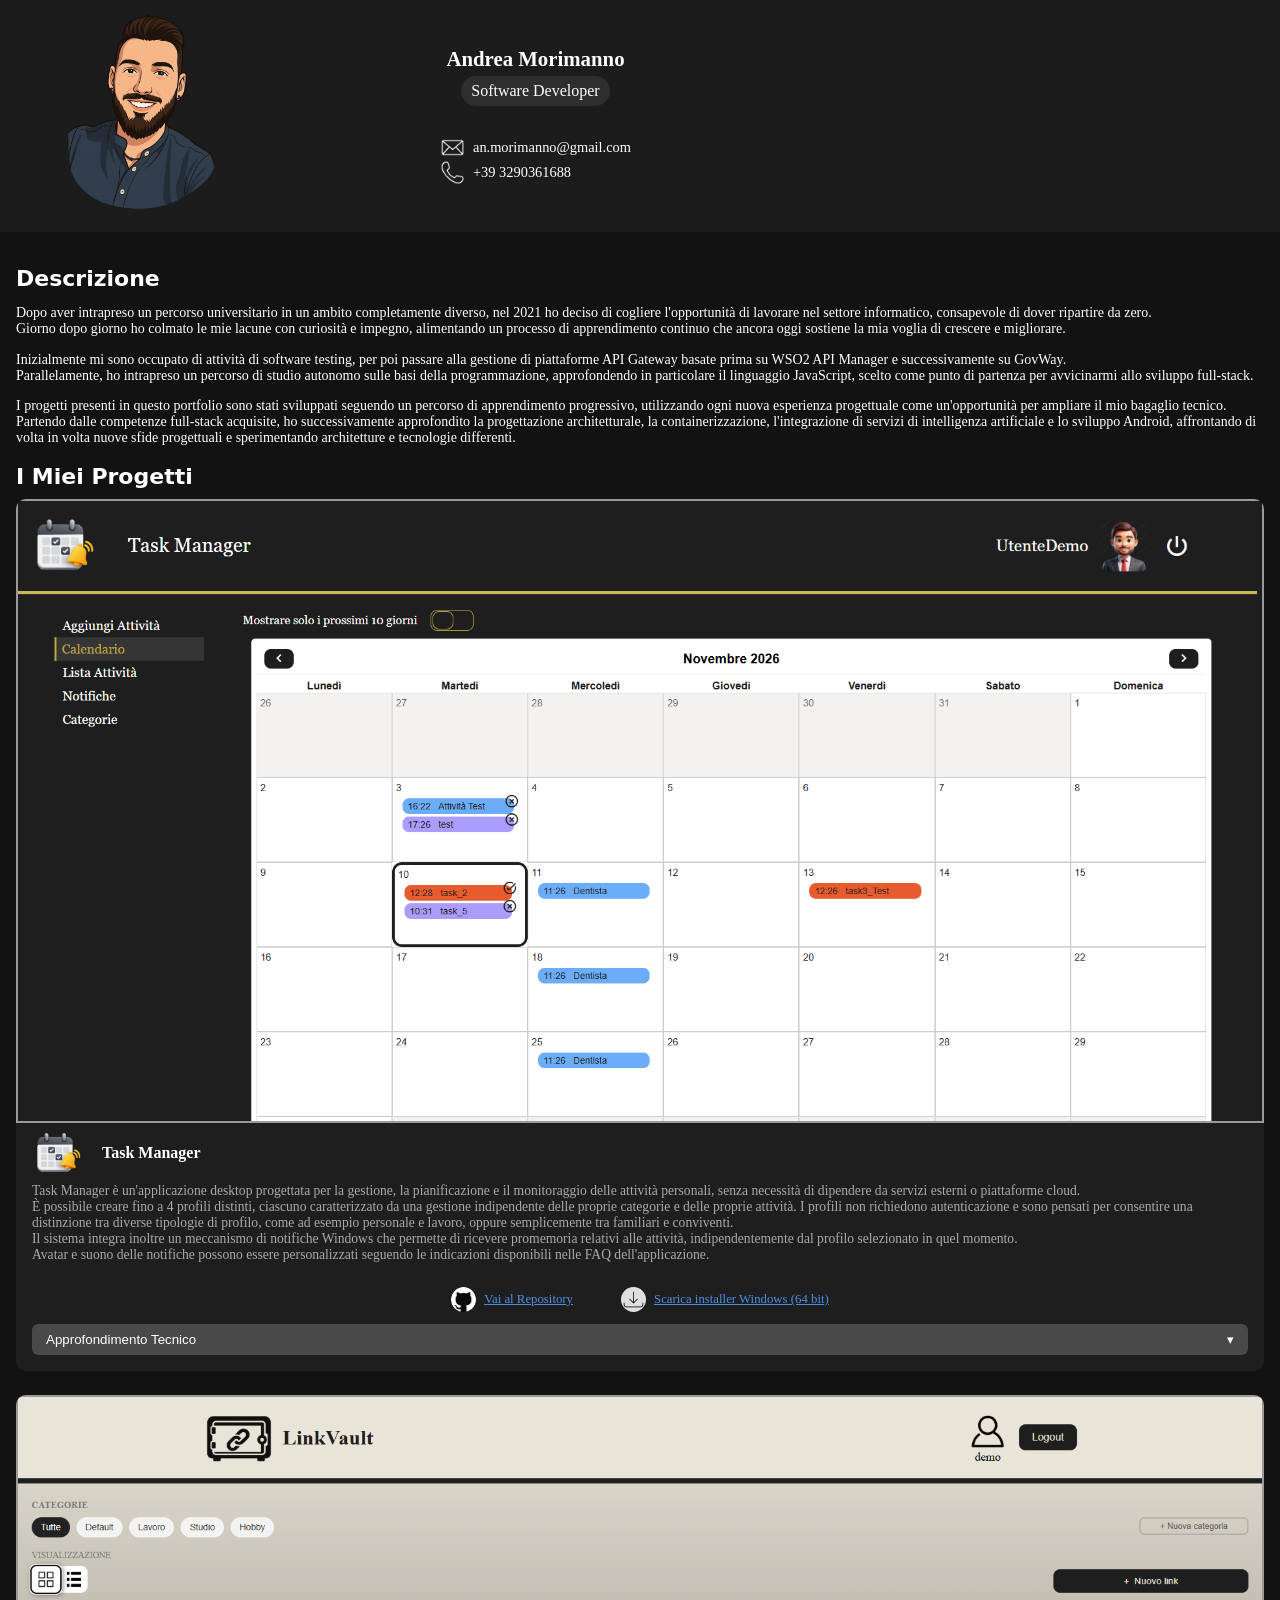
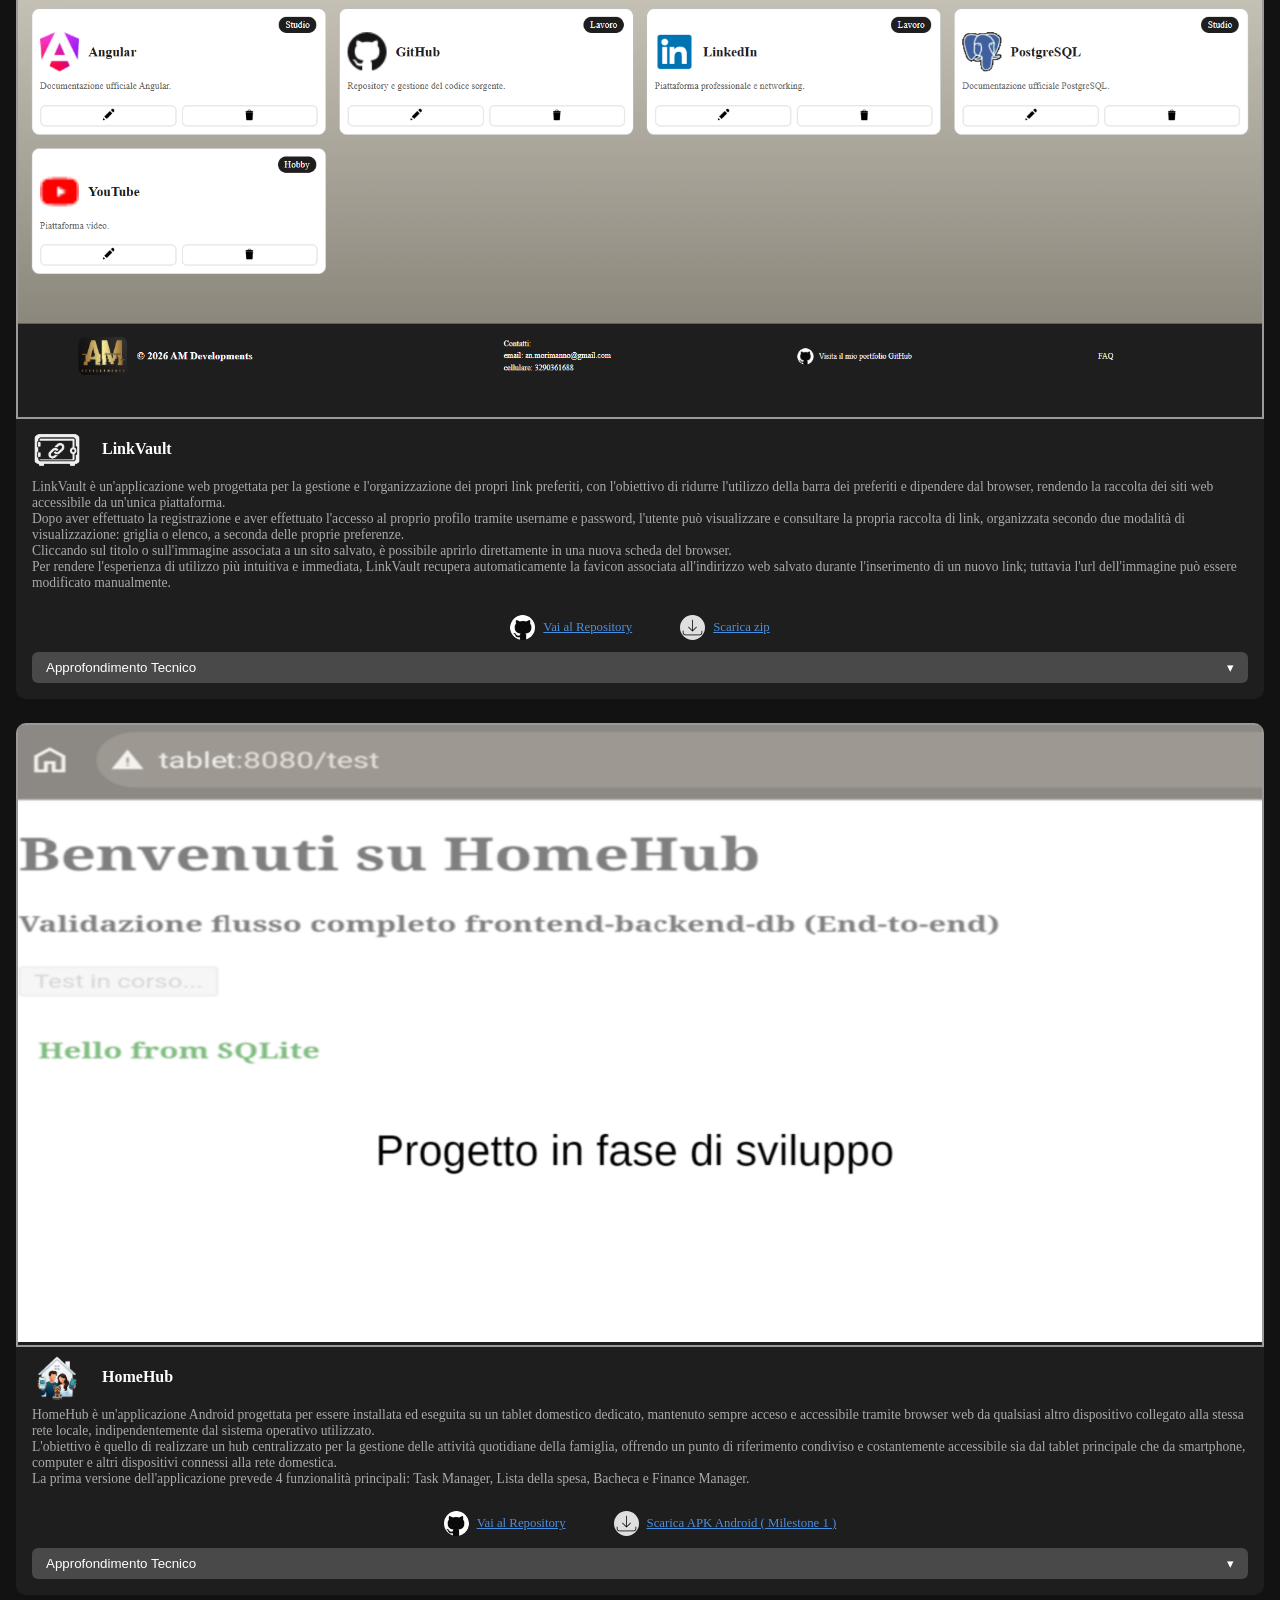
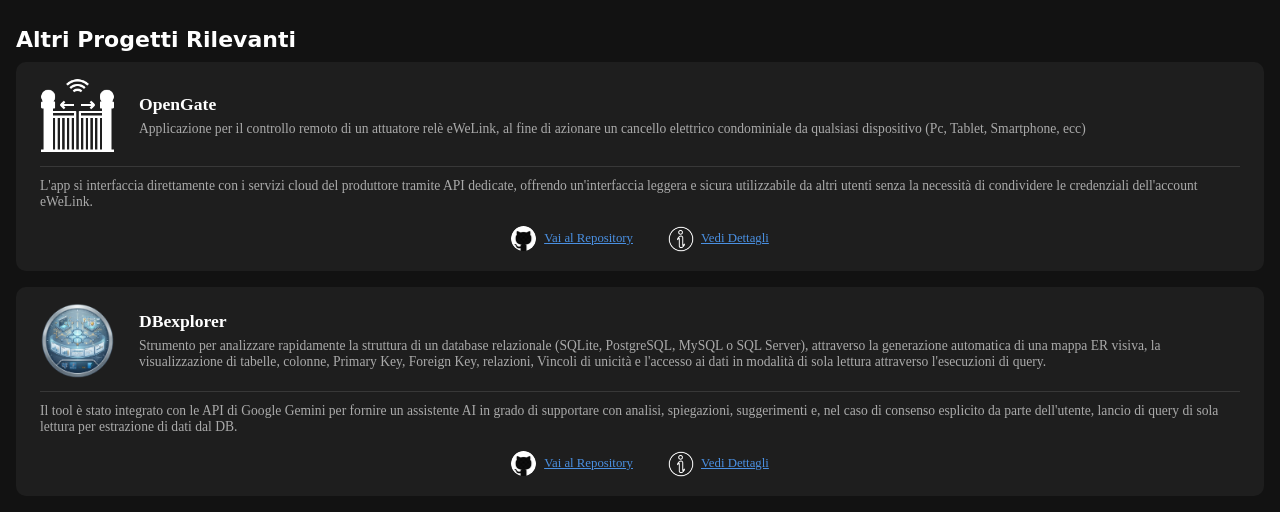
==== commit bbdd08a5: "chore: aggiunto progetto secondario DBexplorer" ====
--- a/index.html
+++ b/index.html
@@ -34,8 +34,8 @@
     <h2 class="title">Descrizione</h2>
     <div class="description">
       <p>
-        Dopo aver intrapreso un percorso universitario in un ambito completamente diverso, nel 2021 ho deciso di interrompere gli studi e cogliere 
-        l'opportunità di lavorare nel settore informatico, consapevole di dover ripartire da zero.
+        Dopo aver intrapreso un percorso universitario in un ambito completamente diverso, nel 2021 ho deciso di cogliere l'opportunità di lavorare 
+        nel settore informatico, consapevole di dover ripartire da zero.
         <br>
         Giorno dopo giorno ho colmato le mie lacune con curiosità e impegno, alimentando un processo di apprendimento continuo che ancora oggi sostiene 
         la mia voglia di crescere e migliorare.
@@ -51,8 +51,9 @@
         I progetti presenti in questo portfolio sono stati sviluppati seguendo un percorso di apprendimento progressivo, utilizzando 
         ogni nuova esperienza progettuale come un'opportunità per ampliare il mio bagaglio tecnico. 
         <br>
-        Partendo dalle competenze full-stack acquisite, ho progressivamente approfondito la progettazione architetturale, la 
-        containerizzazione e lo sviluppo Android, con l'obiettivo di sperimentare tecnologie e approcci differenti.
+        Partendo dalle competenze full-stack acquisite, ho successivamente approfondito la progettazione architetturale, la containerizzazione, 
+        l'integrazione di servizi di intelligenza artificiale e lo sviluppo Android, affrontando di volta in volta nuove sfide 
+        progettuali e sperimentando architetture e tecnologie differenti.
       </p>
     </div>
     <h2 class="title">I Miei Progetti</h2>
@@ -154,7 +155,7 @@
               <img src="./assets/gitHubIcon.png" class="gitIcon"><a href="https://github.com/morix92/LinkVault">Vai al Repository</a>
             </div>
             <div class="itemLink">
-              <img src="./assets/download.png" class="downloadIcon"><a href="progetti/LinkVault/LinkVault_v1.0.0.zip">Scarica zip</a>
+              <img src="./assets/download.png" class="downloadIcon"><a href="progetti/LinkVault/LinkVault.zip">Scarica zip</a>
             </div>
           </div>
 
@@ -318,10 +319,41 @@
         </div>
       </div>
 
-
       <!-- Progetto Secondario 2 -->
+      <div class="cardOtherProject">
+        <div class="other-project-main">
+          <img src="./progetti/DBexplorer/logo.png" alt="Logo progetto" class="logoDBexplorer">
+          <div class="other-project-info">
+            <p class="other-project-title">DBexplorer</p>
+            <p class="other-project-description">
+              Strumento per analizzare rapidamente la struttura di un database relazionale (SQLite, PostgreSQL, MySQL o SQL Server), attraverso la generazione 
+              automatica di una mappa ER visiva, la visualizzazione di tabelle, colonne, Primary Key, Foreign Key, relazioni, Vincoli di unicità e l'accesso  
+              ai dati in modalità di sola lettura attraverso l'esecuzioni di query.
+            </p>
+          </div>
+        </div>
+        
+        <div class="other-project-details">
+          <p>
+            Il tool è stato integrato con le API di Google Gemini per fornire un assistente AI in grado di supportare con analisi, spiegazioni, suggerimenti e,
+            nel caso di consenso esplicito da parte dell'utente, lancio di query di sola lettura per estrazione di dati dal DB.
+          </p>
+        </div>
+
+        <div class="other-project-links">
+          <div class="itemLink">
+            <img src="./assets/gitHubIcon.png" class="gitIcon">
+            <a href="https://github.com/morix92/DBexplorer">Vai al Repository</a>
+          </div>
+          <div class="itemLink">
+            <img src="./assets/infoIcon.png" class="infoIcon">
+            <a href="./progetti/DBexplorer/readme.html" target="_blank">Vedi Dettagli</a>
+          </div>
+        </div>
+      </div>
       
-      
+    
+      <!-- Progetto Secondario 3 -->
 
     </div>
   </main>
--- a/style.css
+++ b/style.css
@@ -313,6 +313,13 @@
   flex-shrink: 0;
 }
 
+.logoDBexplorer {
+  width: 75px;
+  height: 75px;
+  object-fit: cover;
+  flex-shrink: 0;
+}
+
 .other-project-info {
   display: flex;
   flex-direction: column;
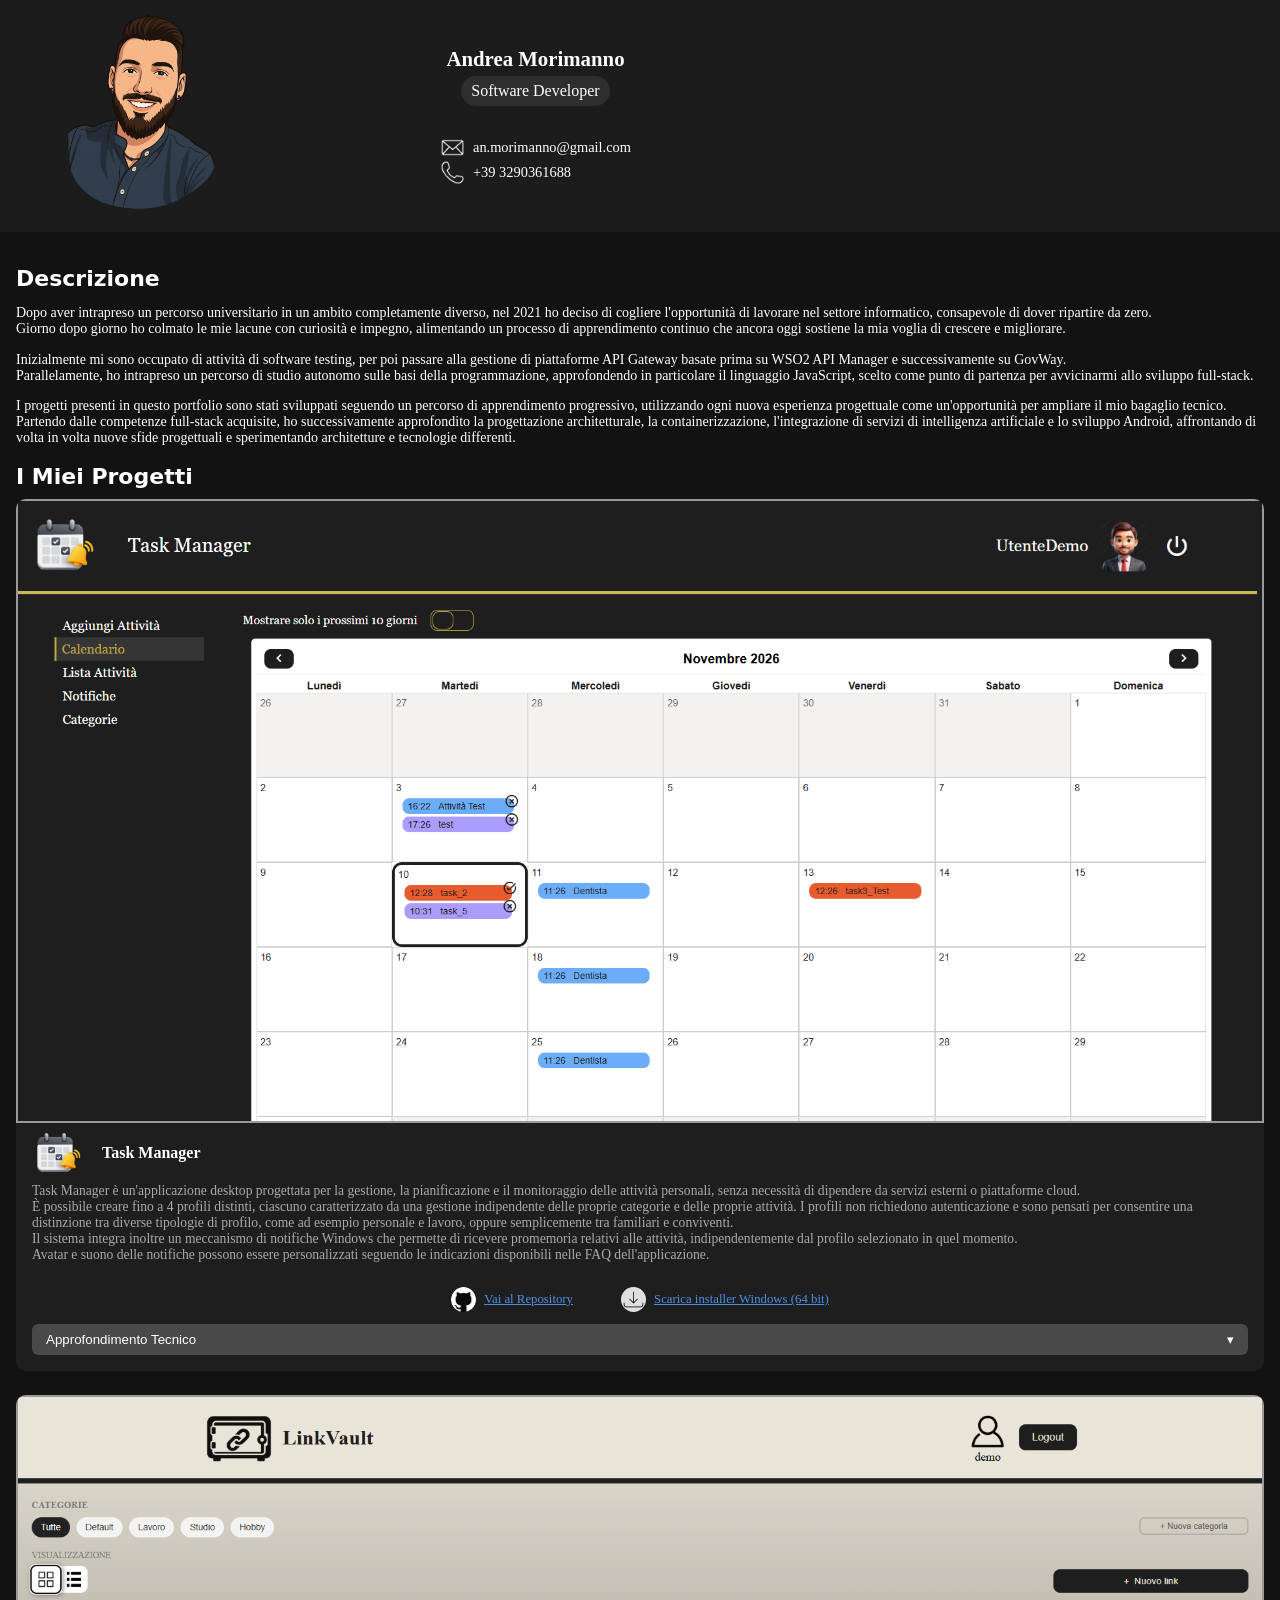
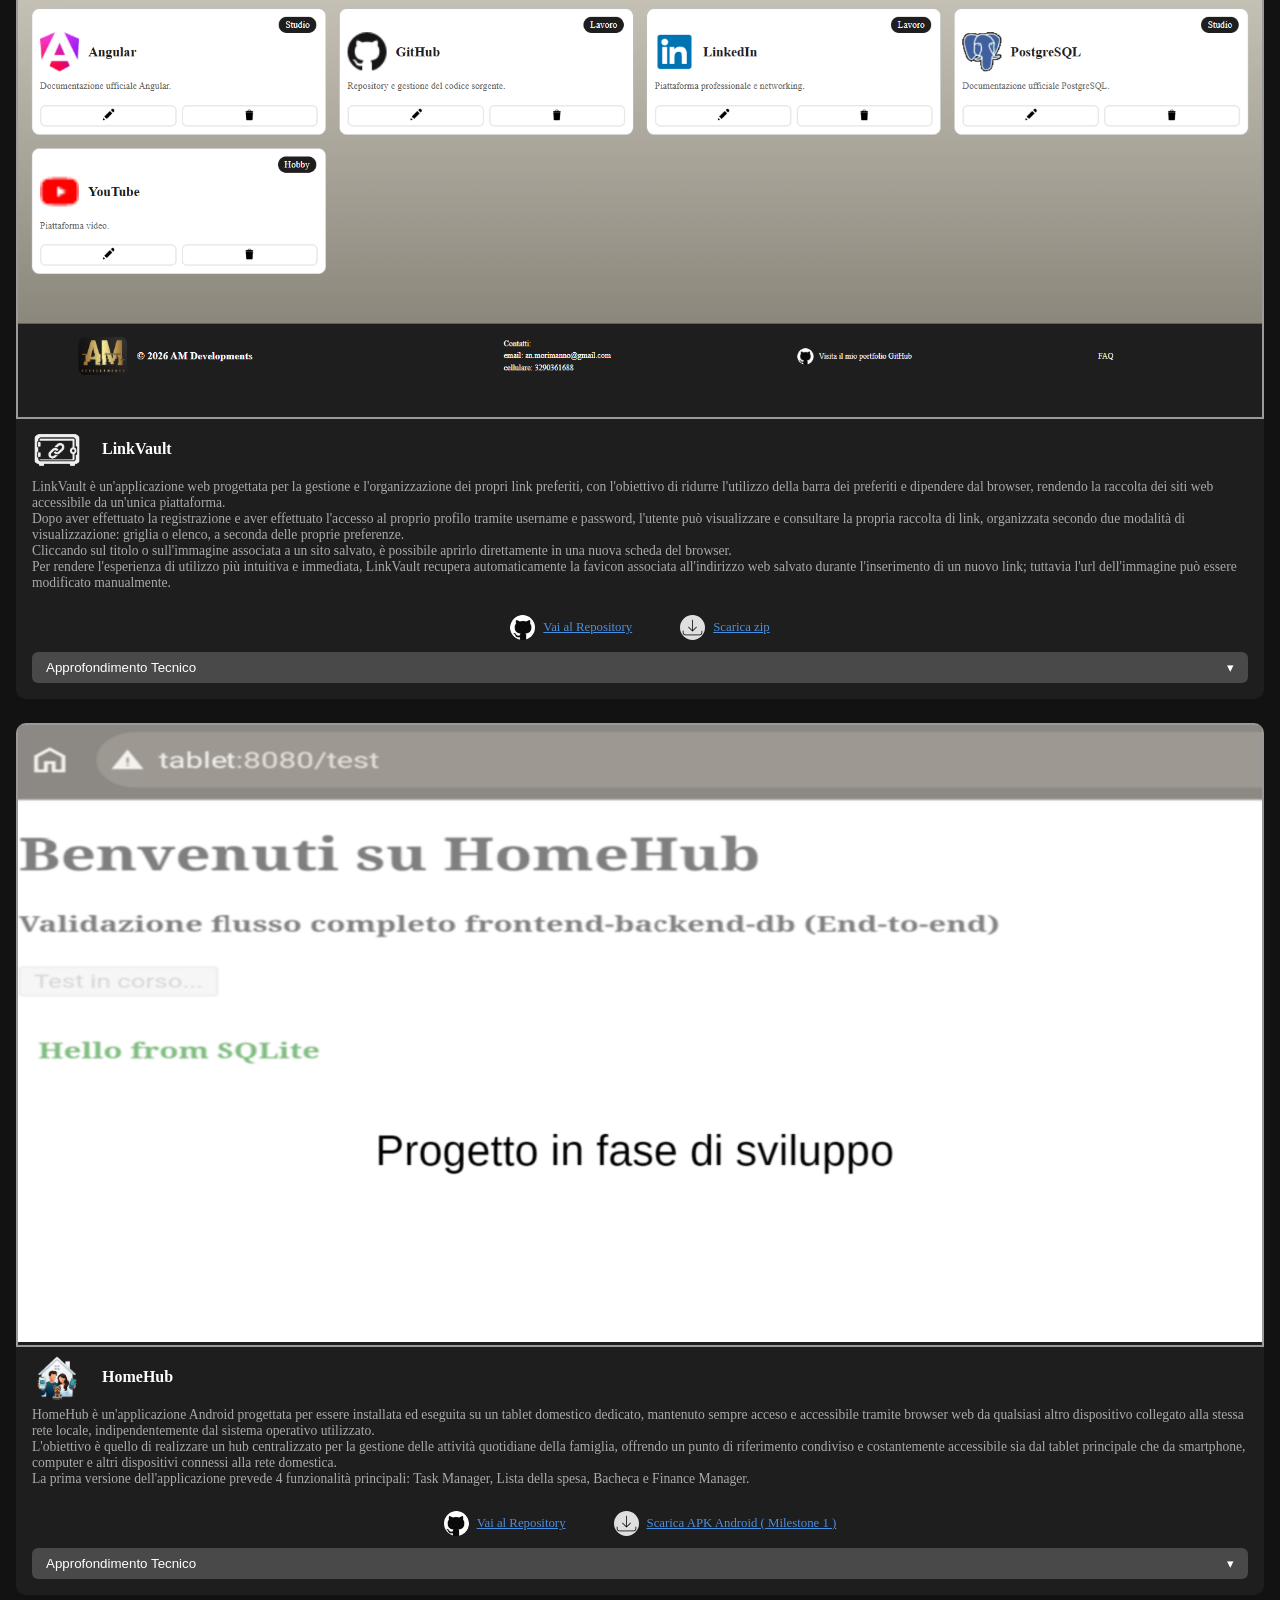
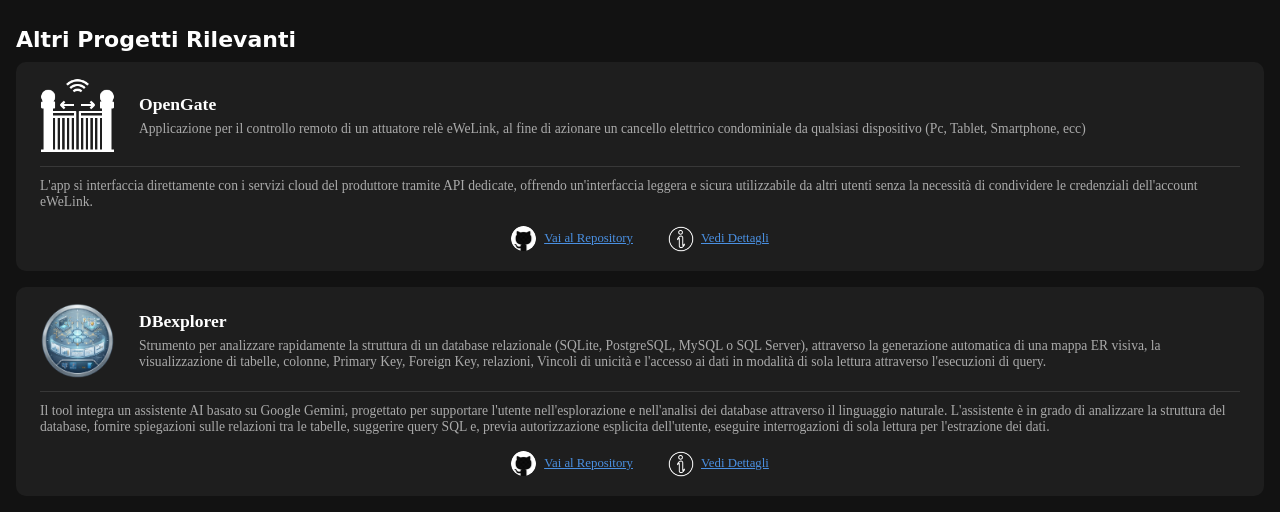
==== commit bc0ec787: "docs: aggiornata descrizione progetto DBexplorer" ====
--- a/index.html
+++ b/index.html
@@ -335,9 +335,9 @@
         
         <div class="other-project-details">
           <p>
-            Il tool è stato integrato con le API di Google Gemini per fornire un assistente AI in grado di supportare con analisi, spiegazioni, suggerimenti e,
-            nel caso di consenso esplicito da parte dell'utente, lancio di query di sola lettura per estrazione di dati dal DB.
-          </p>
+			  Il tool integra un assistente AI basato su Google Gemini, progettato per supportare l'utente nell'esplorazione e nell'analisi dei database attraverso il linguaggio naturale.
+			  L'assistente è in grado di analizzare la struttura del database, fornire spiegazioni sulle relazioni tra le tabelle, suggerire query SQL e, previa autorizzazione esplicita dell'utente, eseguire interrogazioni di sola lettura per l'estrazione dei dati.
+		  </p>
         </div>
 
         <div class="other-project-links">
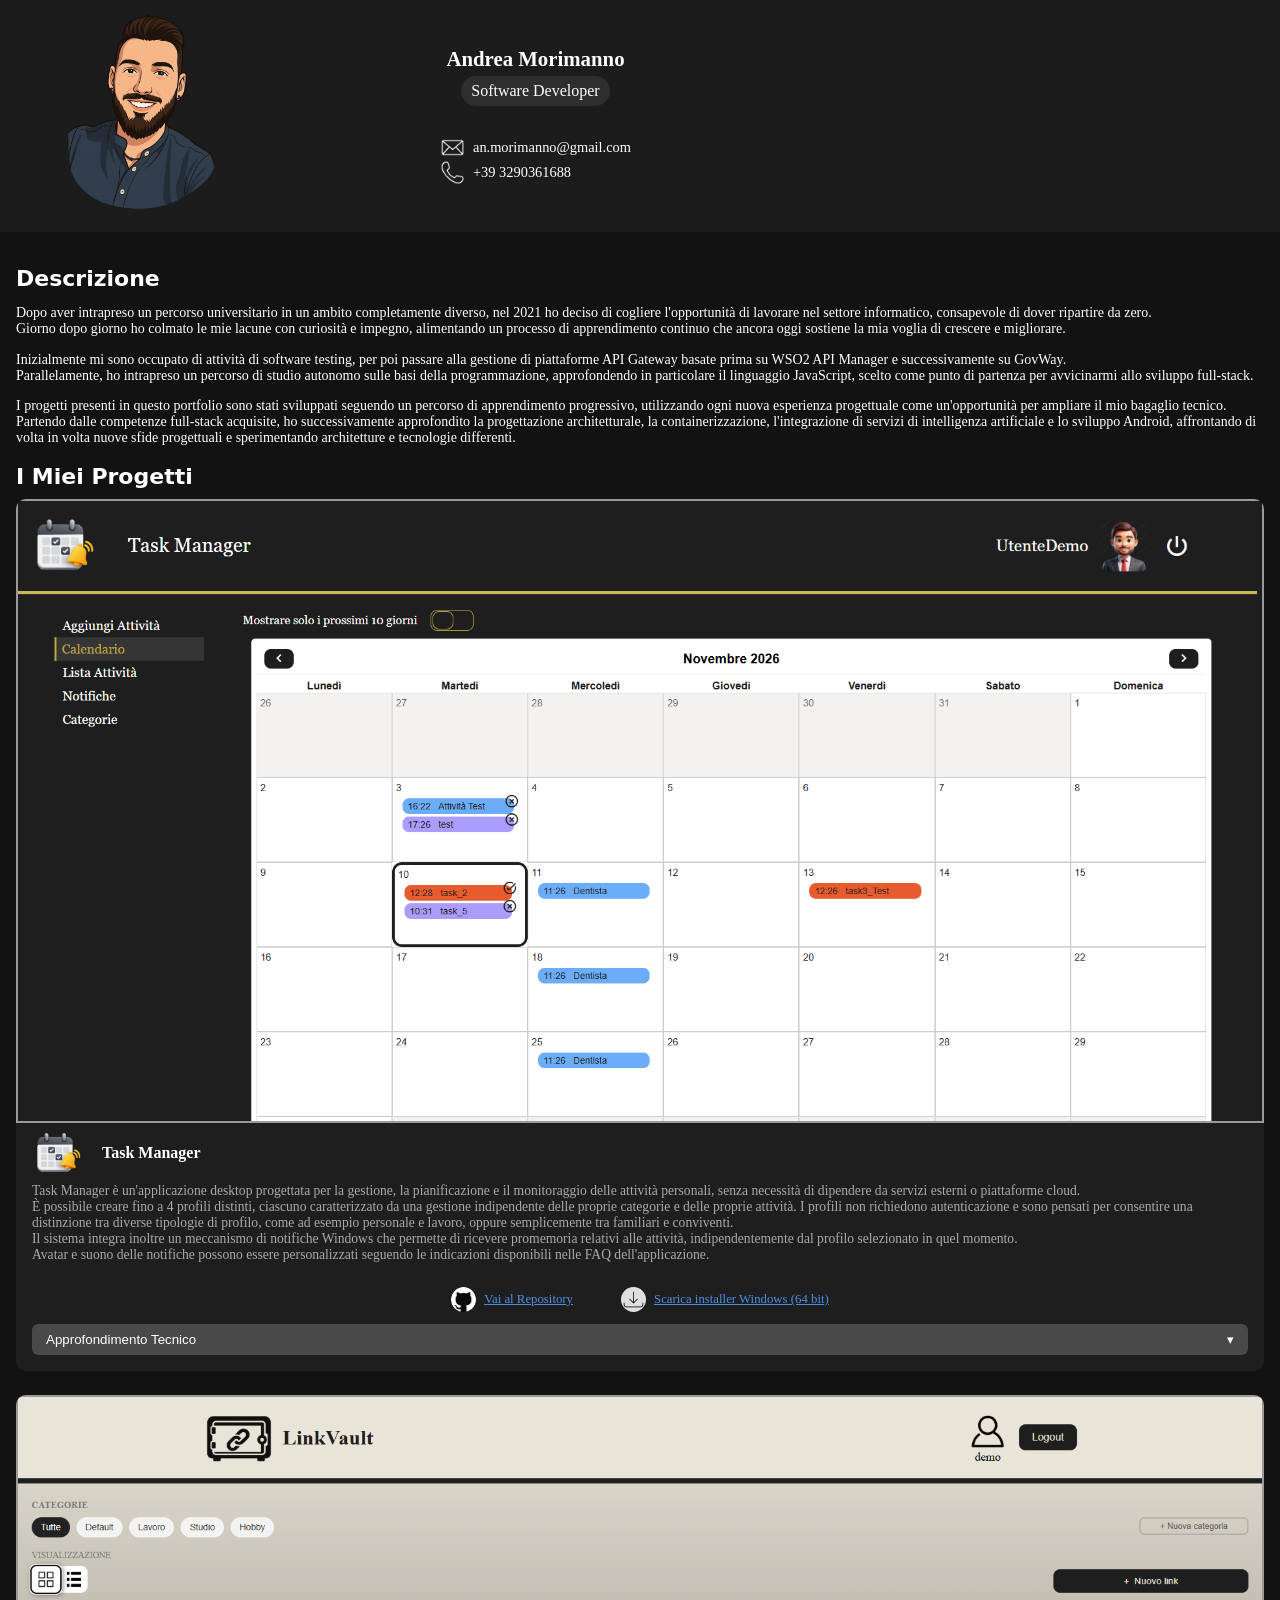
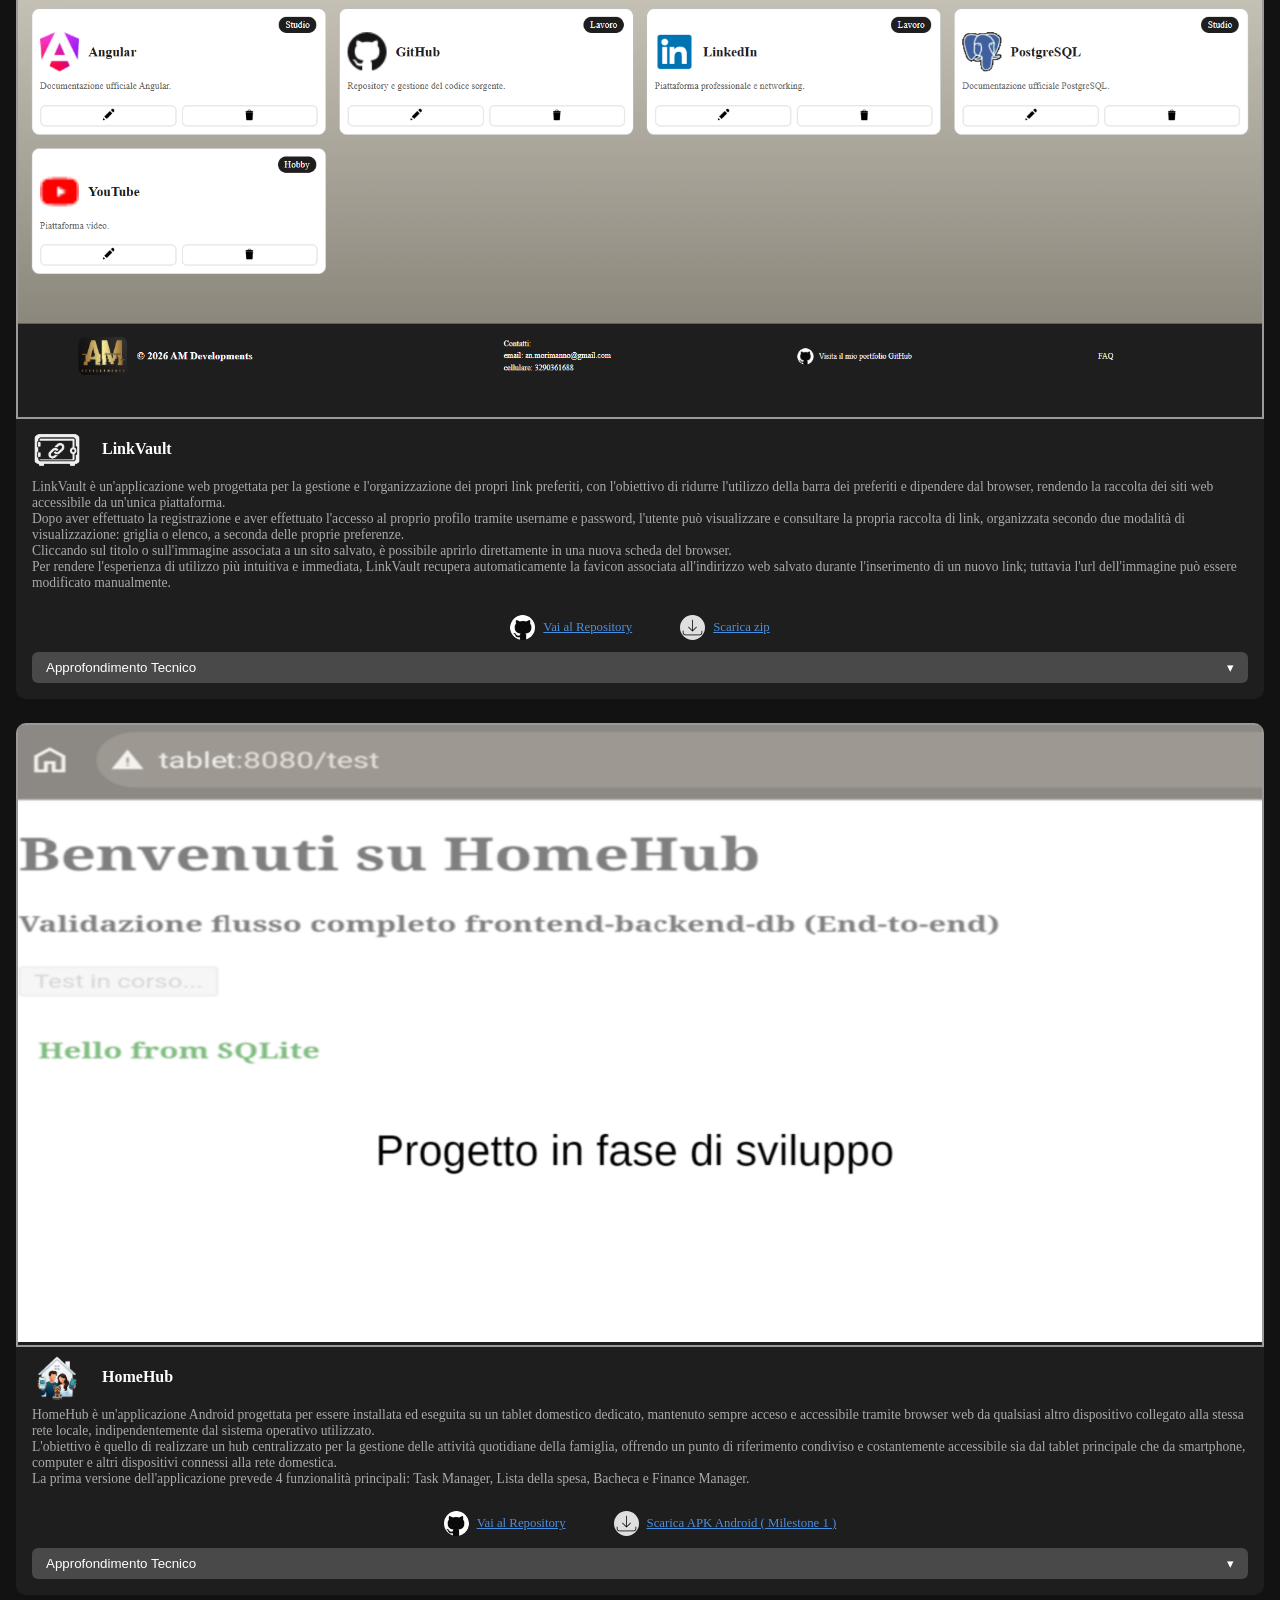
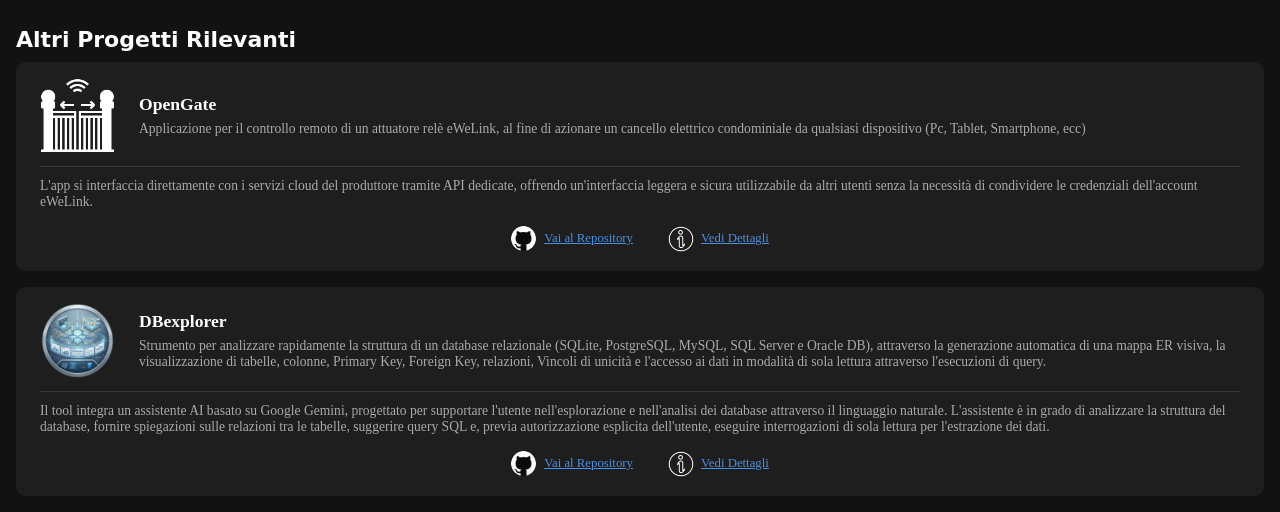
==== commit 77684d85: "chore: aggiornamento documentazione per DBexplorer" ====
--- a/index.html
+++ b/index.html
@@ -326,9 +326,7 @@
           <div class="other-project-info">
             <p class="other-project-title">DBexplorer</p>
             <p class="other-project-description">
-              Strumento per analizzare rapidamente la struttura di un database relazionale (SQLite, PostgreSQL, MySQL o SQL Server), attraverso la generazione 
-              automatica di una mappa ER visiva, la visualizzazione di tabelle, colonne, Primary Key, Foreign Key, relazioni, Vincoli di unicità e l'accesso  
-              ai dati in modalità di sola lettura attraverso l'esecuzioni di query.
+              Strumento per analizzare rapidamente la struttura di un database relazionale (SQLite, PostgreSQL, MySQL, SQL Server e Oracle DB), attraverso la generazione automatica di una mappa ER visiva, la visualizzazione di tabelle, colonne, Primary Key, Foreign Key, relazioni, Vincoli di unicità e l'accesso ai dati in modalità di sola lettura attraverso l'esecuzioni di query.
             </p>
           </div>
         </div>
